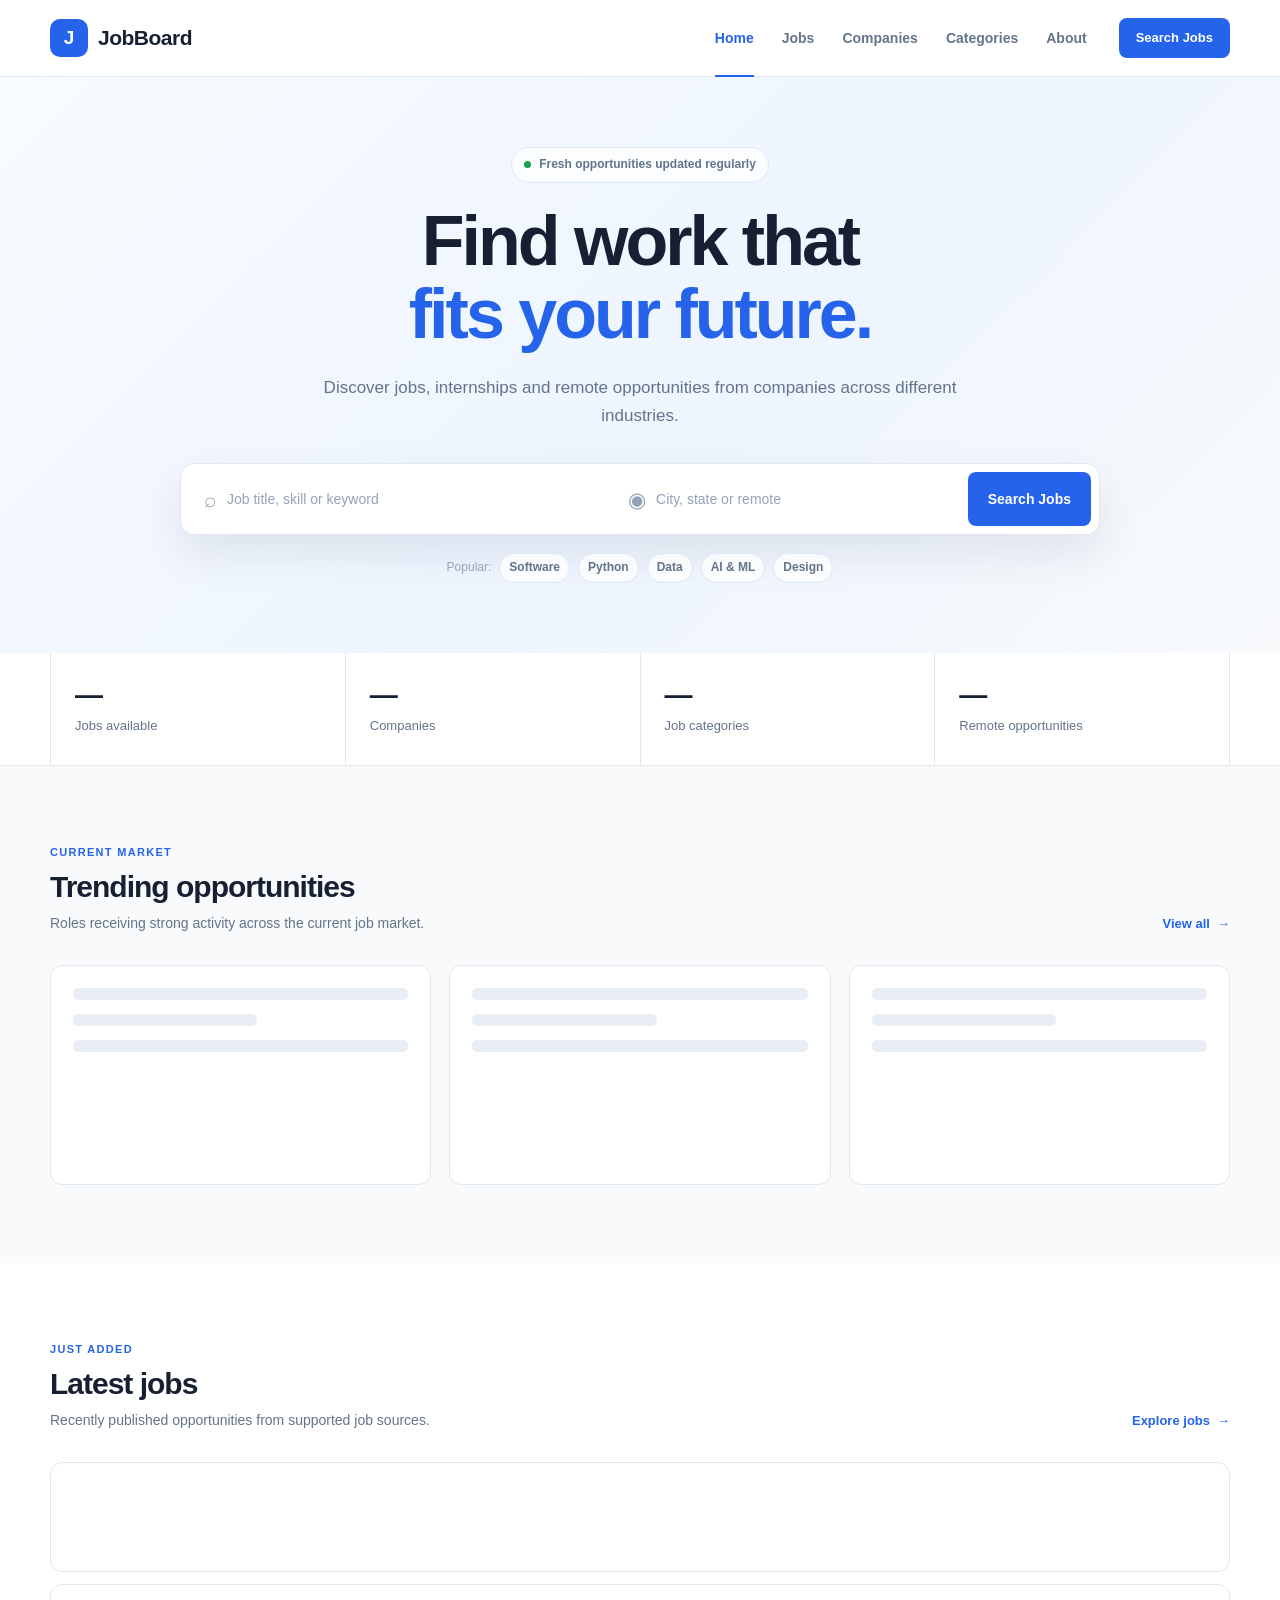
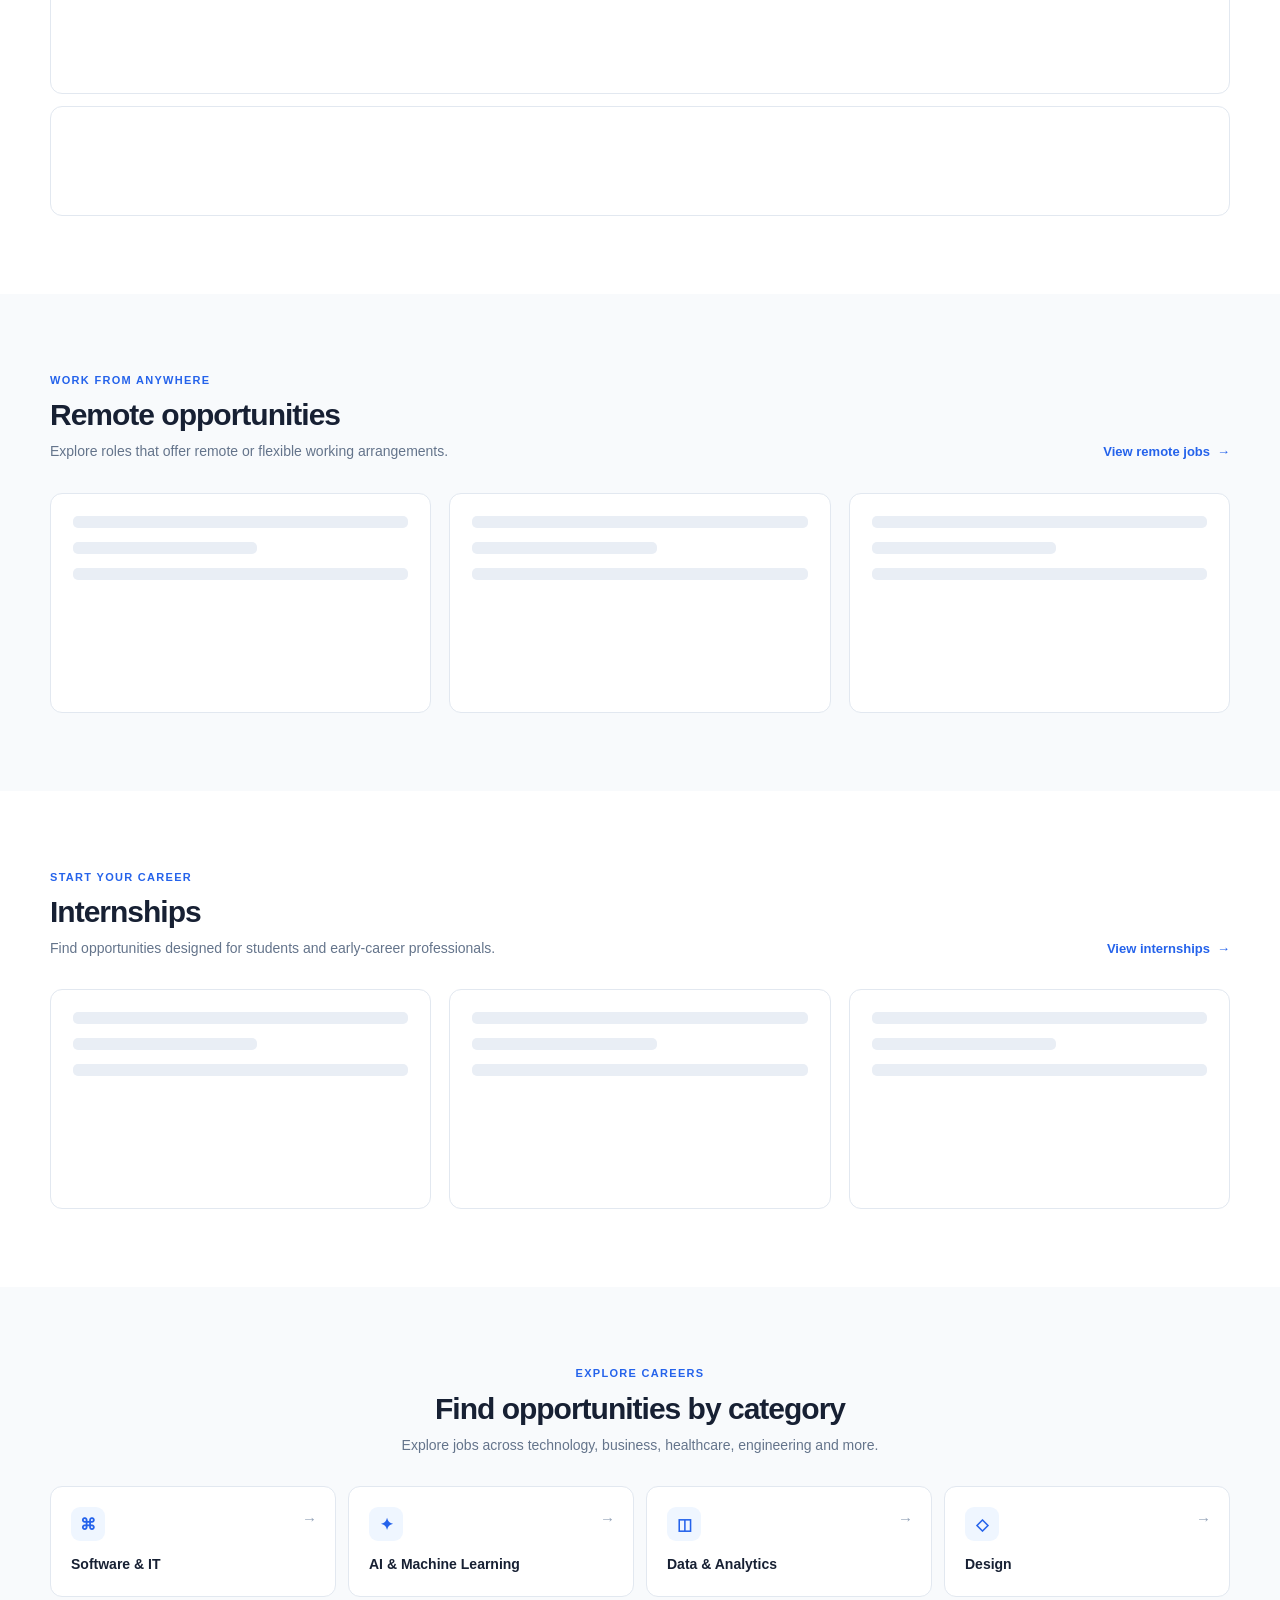
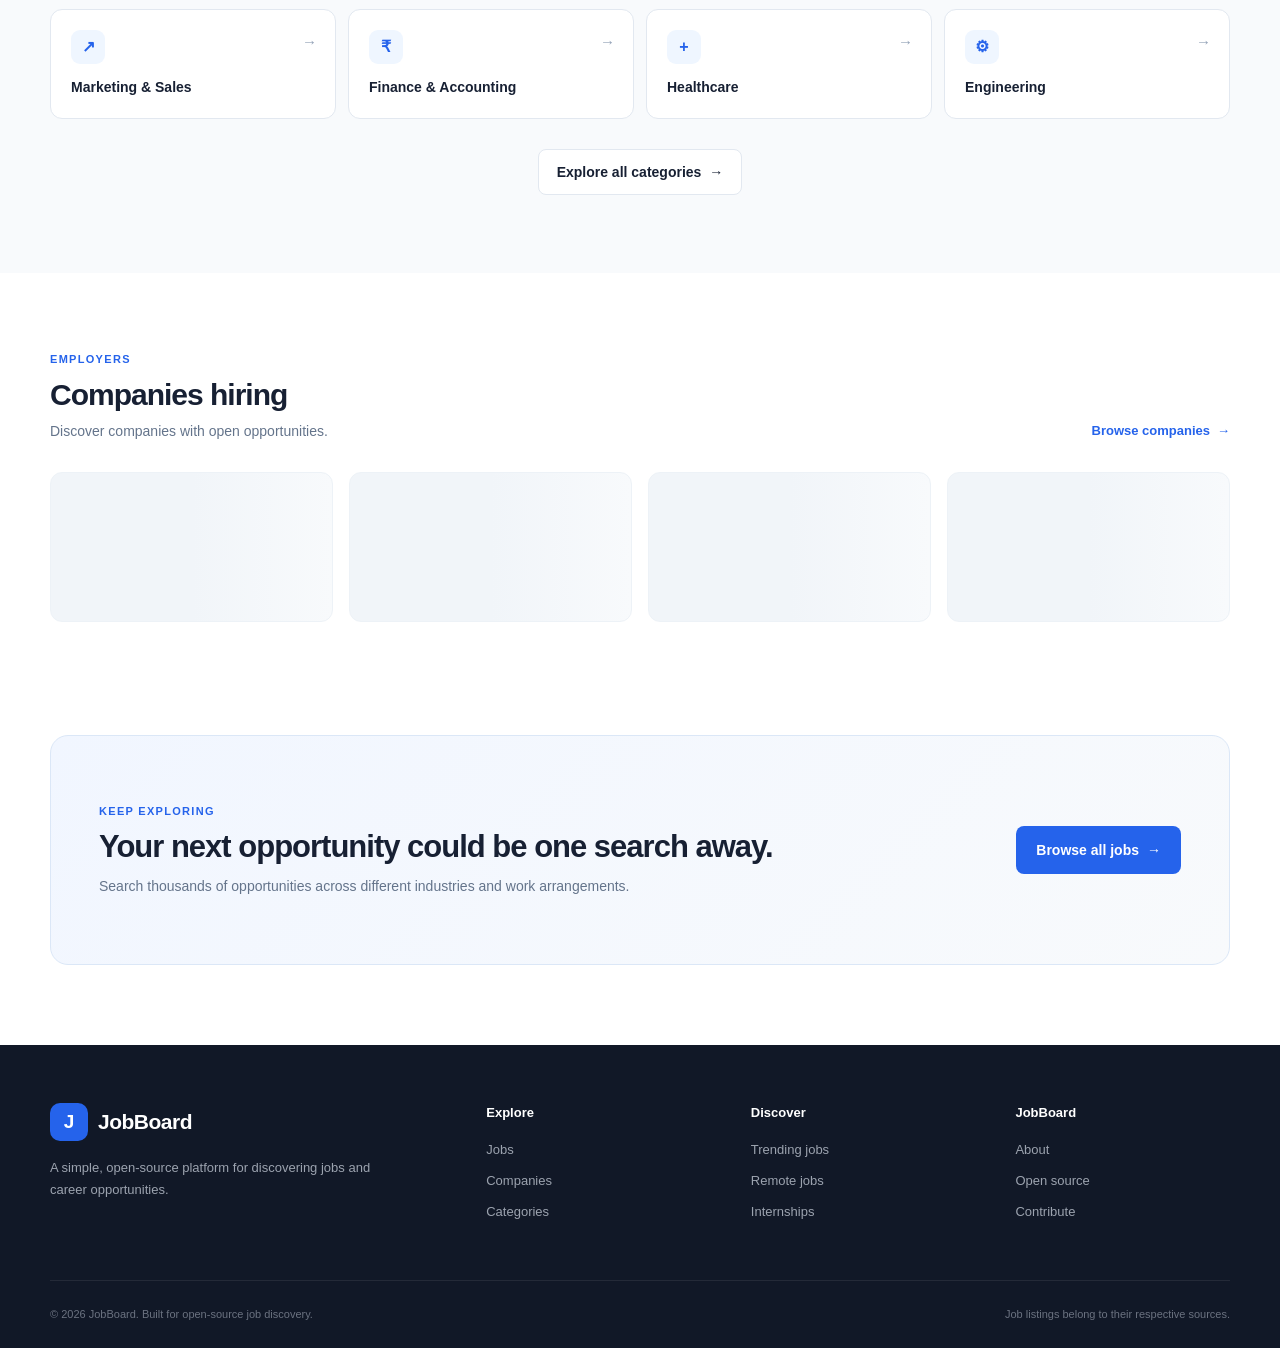
==== frontend/index.html @ 50ff1e53 "Initial JobBoard implementation" ====
﻿<!DOCTYPE html>
<html lang="en">
<head>
    <meta charset="UTF-8">

    <meta
        name="viewport"
        content="width=device-width, initial-scale=1.0"
    >

    <meta
        name="description"
        content="JobBoard - Discover the latest jobs, internships, remote opportunities, companies and career opportunities."
    >

    <meta
        name="keywords"
        content="jobs, careers, internships, remote jobs, job search, employment, JobBoard"
    >

    <meta name="author" content="JobBoard">

    <title>JobBoard | Find Your Next Opportunity</title>

    <link rel="stylesheet" href="css/style.css">
    <link rel="stylesheet" href="css/components.css">
    <link rel="stylesheet" href="css/responsive.css">
</head>

<body>

    <!-- ==========================================
         HEADER
    =========================================== -->

    <header class="site-header">

        <div class="container header-inner">

            <a href="index.html" class="brand" aria-label="JobBoard Home">
                <span class="brand-mark">J</span>
                <span class="brand-name">JobBoard</span>
            </a>

            <nav class="main-navigation" aria-label="Main navigation">

                <a href="index.html" class="nav-link active">
                    Home
                </a>

                <a href="jobs.html" class="nav-link">
                    Jobs
                </a>

                <a href="companies.html" class="nav-link">
                    Companies
                </a>

                <a href="categories.html" class="nav-link">
                    Categories
                </a>

                <a href="about.html" class="nav-link">
                    About
                </a>

            </nav>

            <div class="header-actions">

                <a href="jobs.html" class="header-search-button">
                    Search Jobs
                </a>

                <button
                    class="mobile-menu-button"
                    id="mobileMenuButton"
                    type="button"
                    aria-label="Open navigation menu"
                    aria-expanded="false"
                >
                    <span></span>
                    <span></span>
                    <span></span>
                </button>

            </div>

        </div>

    </header>


    <!-- ==========================================
         MAIN CONTENT
    =========================================== -->

    <main>

        <!-- ======================================
             HERO SECTION
        ======================================= -->

        <section class="hero-section">

            <div class="container hero-container">

                <div class="hero-content">

                    <div class="hero-badge">
                        <span class="status-dot"></span>
                        Fresh opportunities updated regularly
                    </div>

                    <h1>
                        Find work that
                        <span>fits your future.</span>
                    </h1>

                    <p class="hero-description">
                        Discover jobs, internships and remote opportunities
                        from companies across different industries.
                    </p>

                    <!-- Search -->

                    <form class="hero-search" id="heroSearchForm">

                        <div class="search-field">

                            <span class="search-icon" aria-hidden="true">
                                ⌕
                            </span>

                            <input
                                type="text"
                                id="heroJobSearch"
                                name="job"
                                placeholder="Job title, skill or keyword"
                                autocomplete="off"
                            >

                        </div>

                        <div class="search-field location-field">

                            <span class="location-icon" aria-hidden="true">
                                ◉
                            </span>

                            <input
                                type="text"
                                id="heroLocationSearch"
                                name="location"
                                placeholder="City, state or remote"
                                autocomplete="off"
                            >

                        </div>

                        <button
                            type="submit"
                            class="primary-button hero-search-button"
                        >
                            Search Jobs
                        </button>

                    </form>

                    <!-- Popular searches -->

                    <div class="popular-searches">

                        <span>Popular:</span>

                        <a href="jobs.html?search=software">
                            Software
                        </a>

                        <a href="jobs.html?search=python">
                            Python
                        </a>

                        <a href="jobs.html?search=data">
                            Data
                        </a>

                        <a href="jobs.html?search=ai">
                            AI & ML
                        </a>

                        <a href="jobs.html?search=design">
                            Design
                        </a>

                    </div>

                </div>

            </div>

        </section>


        <!-- ======================================
             QUICK STATS
        ======================================= -->

        <section class="stats-section">

            <div class="container stats-grid">

                <div class="stat-card">

                    <div class="stat-value" id="totalJobs">
                        —
                    </div>

                    <div class="stat-label">
                        Jobs available
                    </div>

                </div>

                <div class="stat-card">

                    <div class="stat-value" id="totalCompanies">
                        —
                    </div>

                    <div class="stat-label">
                        Companies
                    </div>

                </div>

                <div class="stat-card">

                    <div class="stat-value" id="totalCategories">
                        —
                    </div>

                    <div class="stat-label">
                        Job categories
                    </div>

                </div>

                <div class="stat-card">

                    <div class="stat-value" id="remoteJobs">
                        —
                    </div>

                    <div class="stat-label">
                        Remote opportunities
                    </div>

                </div>

            </div>

        </section>


        <!-- ======================================
             TRENDING JOBS
        ======================================= -->

        <section class="content-section trending-section">

            <div class="container">

                <div class="section-heading">

                    <div>

                        <span class="section-label">
                            CURRENT MARKET
                        </span>

                        <h2>
                            Trending opportunities
                        </h2>

                        <p>
                            Roles receiving strong activity across the
                            current job market.
                        </p>

                    </div>

                    <a href="jobs.html?sort=trending" class="section-link">
                        View all
                        <span>→</span>
                    </a>

                </div>

                <div
                    class="jobs-grid"
                    id="trendingJobs"
                >

                    <!-- Dynamic jobs will be inserted here -->

                    <div class="loading-card">
                        <div class="loading-line"></div>
                        <div class="loading-line short"></div>
                        <div class="loading-line"></div>
                    </div>

                    <div class="loading-card">
                        <div class="loading-line"></div>
                        <div class="loading-line short"></div>
                        <div class="loading-line"></div>
                    </div>

                    <div class="loading-card">
                        <div class="loading-line"></div>
                        <div class="loading-line short"></div>
                        <div class="loading-line"></div>
                    </div>

                </div>

            </div>

        </section>


        <!-- ======================================
             LATEST JOBS
        ======================================= -->

        <section class="content-section latest-section">

            <div class="container">

                <div class="section-heading">

                    <div>

                        <span class="section-label">
                            JUST ADDED
                        </span>

                        <h2>
                            Latest jobs
                        </h2>

                        <p>
                            Recently published opportunities from
                            supported job sources.
                        </p>

                    </div>

                    <a href="jobs.html?sort=latest" class="section-link">
                        Explore jobs
                        <span>→</span>
                    </a>

                </div>

                <div
                    class="jobs-list"
                    id="latestJobs"
                >

                    <!-- Dynamic jobs will be inserted here -->

                    <div class="loading-list-item"></div>
                    <div class="loading-list-item"></div>
                    <div class="loading-list-item"></div>

                </div>

            </div>

        </section>


        <!-- ======================================
             REMOTE JOBS
        ======================================= -->

        <section class="content-section remote-section">

            <div class="container">

                <div class="section-heading">

                    <div>

                        <span class="section-label">
                            WORK FROM ANYWHERE
                        </span>

                        <h2>
                            Remote opportunities
                        </h2>

                        <p>
                            Explore roles that offer remote or flexible
                            working arrangements.
                        </p>

                    </div>

                    <a href="jobs.html?work_mode=remote" class="section-link">
                        View remote jobs
                        <span>→</span>
                    </a>

                </div>

                <div
                    class="jobs-grid"
                    id="remoteJobsList"
                >

                    <!-- Dynamic jobs will be inserted here -->

                    <div class="loading-card">
                        <div class="loading-line"></div>
                        <div class="loading-line short"></div>
                        <div class="loading-line"></div>
                    </div>

                    <div class="loading-card">
                        <div class="loading-line"></div>
                        <div class="loading-line short"></div>
                        <div class="loading-line"></div>
                    </div>

                    <div class="loading-card">
                        <div class="loading-line"></div>
                        <div class="loading-line short"></div>
                        <div class="loading-line"></div>
                    </div>

                </div>

            </div>

        </section>


        <!-- ======================================
             INTERNSHIPS
        ======================================= -->

        <section class="content-section internship-section">

            <div class="container">

                <div class="section-heading">

                    <div>

                        <span class="section-label">
                            START YOUR CAREER
                        </span>

                        <h2>
                            Internships
                        </h2>

                        <p>
                            Find opportunities designed for students
                            and early-career professionals.
                        </p>

                    </div>

                    <a href="jobs.html?job_type=internship" class="section-link">
                        View internships
                        <span>→</span>
                    </a>

                </div>

                <div
                    class="jobs-grid"
                    id="internshipJobs"
                >

                    <!-- Dynamic internships will be inserted here -->

                    <div class="loading-card">
                        <div class="loading-line"></div>
                        <div class="loading-line short"></div>
                        <div class="loading-line"></div>
                    </div>

                    <div class="loading-card">
                        <div class="loading-line"></div>
                        <div class="loading-line short"></div>
                        <div class="loading-line"></div>
                    </div>

                    <div class="loading-card">
                        <div class="loading-line"></div>
                        <div class="loading-line short"></div>
                        <div class="loading-line"></div>
                    </div>

                </div>

            </div>

        </section>


        <!-- ======================================
             CATEGORIES
        ======================================= -->

        <section class="content-section categories-section">

            <div class="container">

                <div class="section-heading centered-heading">

                    <div>

                        <span class="section-label">
                            EXPLORE CAREERS
                        </span>

                        <h2>
                            Find opportunities by category
                        </h2>

                        <p>
                            Explore jobs across technology, business,
                            healthcare, engineering and more.
                        </p>

                    </div>

                </div>

                <div
                    class="categories-grid"
                    id="jobCategories"
                >

                    <!-- Dynamic categories will be inserted here -->

                    <a href="jobs.html?category=Software%20%26%20IT" class="category-card">
                        <span class="category-icon">⌘</span>
                        <span class="category-name">Software & IT</span>
                        <span class="category-arrow">→</span>
                    </a>

                    <a href="jobs.html?category=AI%20%26%20Machine%20Learning" class="category-card">
                        <span class="category-icon">✦</span>
                        <span class="category-name">AI & Machine Learning</span>
                        <span class="category-arrow">→</span>
                    </a>

                    <a href="jobs.html?category=Data%20%26%20Analytics" class="category-card">
                        <span class="category-icon">◫</span>
                        <span class="category-name">Data & Analytics</span>
                        <span class="category-arrow">→</span>
                    </a>

                    <a href="jobs.html?category=Design" class="category-card">
                        <span class="category-icon">◇</span>
                        <span class="category-name">Design</span>
                        <span class="category-arrow">→</span>
                    </a>

                    <a href="jobs.html?category=Marketing%20%26%20Sales" class="category-card">
                        <span class="category-icon">↗</span>
                        <span class="category-name">Marketing & Sales</span>
                        <span class="category-arrow">→</span>
                    </a>

                    <a href="jobs.html?category=Finance%20%26%20Accounting" class="category-card">
                        <span class="category-icon">₹</span>
                        <span class="category-name">Finance & Accounting</span>
                        <span class="category-arrow">→</span>
                    </a>

                    <a href="jobs.html?category=Healthcare" class="category-card">
                        <span class="category-icon">+</span>
                        <span class="category-name">Healthcare</span>
                        <span class="category-arrow">→</span>
                    </a>

                    <a href="jobs.html?category=Engineering" class="category-card">
                        <span class="category-icon">⚙</span>
                        <span class="category-name">Engineering</span>
                        <span class="category-arrow">→</span>
                    </a>

                </div>

                <div class="categories-action">

                    <a href="categories.html" class="secondary-button">
                        Explore all categories
                        <span>→</span>
                    </a>

                </div>

            </div>

        </section>


        <!-- ======================================
             COMPANIES
        ======================================= -->

        <section class="content-section companies-section">

            <div class="container">

                <div class="section-heading">

                    <div>

                        <span class="section-label">
                            EMPLOYERS
                        </span>

                        <h2>
                            Companies hiring
                        </h2>

                        <p>
                            Discover companies with open opportunities.
                        </p>

                    </div>

                    <a href="companies.html" class="section-link">
                        Browse companies
                        <span>→</span>
                    </a>

                </div>

                <div
                    class="companies-grid"
                    id="featuredCompanies"
                >

                    <!-- Dynamic companies will be inserted here -->

                    <div class="company-placeholder"></div>
                    <div class="company-placeholder"></div>
                    <div class="company-placeholder"></div>
                    <div class="company-placeholder"></div>

                </div>

            </div>

        </section>


        <!-- ======================================
             CALL TO ACTION
        ======================================= -->

        <section class="cta-section">

            <div class="container">

                <div class="cta-card">

                    <div class="cta-content">

                        <span class="section-label">
                            KEEP EXPLORING
                        </span>

                        <h2>
                            Your next opportunity
                            could be one search away.
                        </h2>

                        <p>
                            Search thousands of opportunities across
                            different industries and work arrangements.
                        </p>

                    </div>

                    <a href="jobs.html" class="primary-button">
                        Browse all jobs
                        <span>→</span>
                    </a>

                </div>

            </div>

        </section>

    </main>


    <!-- ==========================================
         FOOTER
    =========================================== -->

    <footer class="site-footer">

        <div class="container">

            <div class="footer-main">

                <div class="footer-brand">

                    <a href="index.html" class="brand">
                        <span class="brand-mark">J</span>
                        <span class="brand-name">JobBoard</span>
                    </a>

                    <p>
                        A simple, open-source platform for discovering
                        jobs and career opportunities.
                    </p>

                </div>


                <div class="footer-column">

                    <h3>Explore</h3>

                    <a href="jobs.html">
                        Jobs
                    </a>

                    <a href="companies.html">
                        Companies
                    </a>

                    <a href="categories.html">
                        Categories
                    </a>

                </div>


                <div class="footer-column">

                    <h3>Discover</h3>

                    <a href="jobs.html?sort=trending">
                        Trending jobs
                    </a>

                    <a href="jobs.html?work_mode=remote">
                        Remote jobs
                    </a>

                    <a href="jobs.html?job_type=internship">
                        Internships
                    </a>

                </div>


                <div class="footer-column">

                    <h3>JobBoard</h3>

                    <a href="about.html">
                        About
                    </a>

                    <a href="about.html#open-source">
                        Open source
                    </a>

                    <a href="about.html#contribute">
                        Contribute
                    </a>

                </div>

            </div>


            <div class="footer-bottom">

                <p>
                    © <span id="currentYear"></span> JobBoard.
                    Built for open-source job discovery.
                </p>

                <p>
                    Job listings belong to their respective sources.
                </p>

            </div>

        </div>

    </footer>


    <!-- ==========================================
         JAVASCRIPT
    =========================================== -->

    <script src="js/main.js"></script>

</body>
</html>
---- frontend/css/style.css ----
﻿/* =========================================================
   JOBBOARD — MAIN DESIGN SYSTEM
   ========================================================= */

/* =========================================================
   1. ROOT VARIABLES
   ========================================================= */

:root {
    --primary: #2563eb;
    --primary-dark: #1d4ed8;
    --primary-soft: #eff6ff;

    --text-main: #172033;
    --text-secondary: #64748b;
    --text-light: #94a3b8;

    --background: #f8fafc;
    --surface: #ffffff;
    --surface-soft: #f1f5f9;

    --border: #e2e8f0;
    --border-light: #edf2f7;

    --success: #16a34a;
    --warning: #d97706;
    --danger: #dc2626;

    --shadow-small:
        0 2px 8px rgba(15, 23, 42, 0.04);

    --shadow-medium:
        0 8px 24px rgba(15, 23, 42, 0.07);

    --shadow-large:
        0 18px 45px rgba(15, 23, 42, 0.09);

    --radius-small: 8px;
    --radius-medium: 12px;
    --radius-large: 18px;

    --container-width: 1180px;

    --transition:
        180ms ease;
}


/* =========================================================
   2. RESET
   ========================================================= */

* {
    margin: 0;
    padding: 0;
    box-sizing: border-box;
}

html {
    scroll-behavior: smooth;
}

body {
    min-height: 100vh;

    background: var(--background);
    color: var(--text-main);

    font-family:
        Inter,
        ui-sans-serif,
        -apple-system,
        BlinkMacSystemFont,
        "Segoe UI",
        Roboto,
        Helvetica,
        Arial,
        sans-serif;

    font-size: 16px;
    line-height: 1.6;

    -webkit-font-smoothing: antialiased;
    text-rendering: optimizeLegibility;
}

body.menu-open {
    overflow: hidden;
}

a {
    color: inherit;
    text-decoration: none;
}

button,
input,
select,
textarea {
    font: inherit;
}

button {
    border: 0;
    cursor: pointer;
}

img {
    display: block;
    max-width: 100%;
}

ul,
ol {
    list-style: none;
}


/* =========================================================
   3. GLOBAL CONTAINER
   ========================================================= */

.container {
    width: min(
        calc(100% - 40px),
        var(--container-width)
    );

    margin-inline: auto;
}


/* =========================================================
   4. HEADER
   ========================================================= */

.site-header {
    position: sticky;
    top: 0;
    z-index: 1000;

    background: rgba(255, 255, 255, 0.96);

    border-bottom: 1px solid var(--border);

    backdrop-filter: blur(10px);
}

.header-inner {
    min-height: 76px;

    display: flex;
    align-items: center;
    justify-content: space-between;

    gap: 32px;
}


/* Brand */

.brand {
    display: inline-flex;
    align-items: center;

    gap: 10px;

    flex-shrink: 0;
}

.brand-mark {
    width: 38px;
    height: 38px;

    display: inline-flex;
    align-items: center;
    justify-content: center;

    background: var(--primary);
    color: #ffffff;

    border-radius: 10px;

    font-size: 19px;
    font-weight: 800;
}

.brand-name {
    color: var(--text-main);

    font-size: 21px;
    font-weight: 750;
    letter-spacing: -0.5px;
}


/* Navigation */

.main-navigation {
    display: flex;
    align-items: center;

    gap: 28px;

    margin-left: auto;
}

.nav-link {
    position: relative;

    padding: 27px 0;

    color: var(--text-secondary);

    font-size: 14px;
    font-weight: 600;

    transition:
        color var(--transition);
}

.nav-link:hover {
    color: var(--text-main);
}

.nav-link.active {
    color: var(--primary);
}

.nav-link.active::after {
    content: "";

    position: absolute;

    left: 0;
    right: 0;
    bottom: -1px;

    height: 2px;

    background: var(--primary);
}


/* Header action */

.header-actions {
    display: flex;
    align-items: center;
    gap: 12px;
}

.header-search-button {
    display: inline-flex;
    align-items: center;
    justify-content: center;

    min-height: 40px;

    padding: 0 17px;

    background: var(--primary);
    color: #ffffff;

    border-radius: var(--radius-small);

    font-size: 13px;
    font-weight: 700;

    transition:
        background var(--transition),
        transform var(--transition);
}

.header-search-button:hover {
    background: var(--primary-dark);
    transform: translateY(-1px);
}


/* Mobile menu button */

.mobile-menu-button {
    display: none;

    width: 42px;
    height: 42px;

    align-items: center;
    justify-content: center;
    flex-direction: column;

    gap: 5px;

    background: var(--surface);

    border: 1px solid var(--border);
    border-radius: var(--radius-small);
}

.mobile-menu-button span {
    width: 18px;
    height: 2px;

    background: var(--text-main);

    border-radius: 2px;
}


/* =========================================================
   5. HERO
   ========================================================= */

.hero-section {
    position: relative;

    overflow: hidden;

    background:
        linear-gradient(
            135deg,
            #f8fbff 0%,
            #eef5ff 55%,
            #f8fafc 100%
        );

    border-bottom: 1px solid var(--border);
}

.hero-container {
    min-height: 525px;

    display: flex;
    align-items: center;

    padding-top: 70px;
    padding-bottom: 70px;
}

.hero-content {
    width: 100%;
    max-width: 920px;

    margin-inline: auto;

    text-align: center;
}


/* Hero badge */

.hero-badge {
    display: inline-flex;
    align-items: center;

    gap: 8px;

    margin-bottom: 22px;

    padding: 7px 12px;

    background: rgba(255, 255, 255, 0.8);

    border: 1px solid #dbe7f7;
    border-radius: 999px;

    color: var(--text-secondary);

    font-size: 12px;
    font-weight: 650;
}

.status-dot {
    width: 7px;
    height: 7px;

    background: var(--success);

    border-radius: 50%;
}


/* Hero heading */

.hero-content h1 {
    max-width: 820px;

    margin-inline: auto;

    color: var(--text-main);

    font-size: clamp(42px, 6vw, 70px);

    line-height: 1.05;

    letter-spacing: -3px;

    font-weight: 800;
}

.hero-content h1 span {
    display: inline-block;

    color: var(--primary);
}


/* Hero description */

.hero-description {
    max-width: 660px;

    margin: 22px auto 32px;

    color: var(--text-secondary);

    font-size: 17px;
    line-height: 1.7;
}


/* =========================================================
   6. SEARCH
   ========================================================= */

.hero-search {
    width: 100%;

    display: grid;

    grid-template-columns:
        minmax(0, 1.2fr)
        minmax(0, 1fr)
        auto;

    gap: 8px;

    padding: 8px;

    background: var(--surface);

    border: 1px solid var(--border);

    border-radius: 14px;

    box-shadow: var(--shadow-large);

    text-align: left;
}

.search-field {
    min-width: 0;

    display: flex;
    align-items: center;

    gap: 10px;

    padding: 0 14px;

    background: #ffffff;

    border: 1px solid transparent;

    border-radius: 9px;

    transition:
        border-color var(--transition),
        background var(--transition);
}

.search-field:focus-within {
    border-color: #bfdbfe;
    background: #f8fbff;
}

.search-icon,
.location-icon {
    flex-shrink: 0;

    color: var(--text-light);

    font-size: 21px;
    line-height: 1;
}

.search-field input {
    width: 100%;
    height: 52px;

    border: 0;
    outline: 0;

    background: transparent;

    color: var(--text-main);

    font-size: 14px;
}

.search-field input::placeholder {
    color: var(--text-light);
}


/* =========================================================
   7. BUTTONS
   ========================================================= */

.primary-button {
    min-height: 48px;

    display: inline-flex;
    align-items: center;
    justify-content: center;

    gap: 8px;

    padding: 0 20px;

    background: var(--primary);
    color: #ffffff;

    border-radius: var(--radius-small);

    font-size: 14px;
    font-weight: 700;

    transition:
        background var(--transition),
        transform var(--transition),
        box-shadow var(--transition);
}

.primary-button:hover {
    background: var(--primary-dark);

    transform: translateY(-1px);

    box-shadow:
        0 6px 16px rgba(37, 99, 235, 0.2);
}

.secondary-button {
    min-height: 46px;

    display: inline-flex;
    align-items: center;
    justify-content: center;

    gap: 8px;

    padding: 0 18px;

    background: var(--surface);

    border: 1px solid var(--border);

    border-radius: var(--radius-small);

    color: var(--text-main);

    font-size: 14px;
    font-weight: 700;

    transition:
        border-color var(--transition),
        background var(--transition),
        transform var(--transition);
}

.secondary-button:hover {
    background: var(--surface-soft);
    border-color: #cbd5e1;
    transform: translateY(-1px);
}


/* =========================================================
   8. POPULAR SEARCHES
   ========================================================= */

.popular-searches {
    display: flex;
    align-items: center;
    justify-content: center;

    flex-wrap: wrap;

    gap: 8px;

    margin-top: 18px;

    color: var(--text-light);

    font-size: 12px;
}

.popular-searches a {
    padding: 4px 9px;

    background: rgba(255, 255, 255, 0.75);

    border: 1px solid #dbe7f7;

    border-radius: 999px;

    color: var(--text-secondary);

    font-weight: 600;

    transition:
        color var(--transition),
        border-color var(--transition),
        background var(--transition);
}

.popular-searches a:hover {
    color: var(--primary);
    border-color: #bfdbfe;
    background: #ffffff;
}


/* =========================================================
   9. STATS
   ========================================================= */

.stats-section {
    position: relative;

    margin-top: -1px;

    background: var(--surface);

    border-bottom: 1px solid var(--border);
}

.stats-grid {
    display: grid;

    grid-template-columns: repeat(4, 1fr);

    border-left: 1px solid var(--border);
}

.stat-card {
    min-height: 112px;

    display: flex;
    flex-direction: column;
    justify-content: center;

    padding: 20px 24px;

    border-right: 1px solid var(--border);
}

.stat-value {
    color: var(--text-main);

    font-size: 28px;
    line-height: 1.1;

    font-weight: 800;
    letter-spacing: -0.8px;
}

.stat-label {
    margin-top: 5px;

    color: var(--text-secondary);

    font-size: 13px;
    font-weight: 500;
}


/* =========================================================
   10. CONTENT SECTIONS
   ========================================================= */

.content-section {
    padding: 78px 0;
}

.content-section:nth-of-type(even) {
    background: var(--surface);
}


/* Section heading */

.section-heading {
    display: flex;
    align-items: flex-end;
    justify-content: space-between;

    gap: 30px;

    margin-bottom: 30px;
}

.centered-heading {
    align-items: center;

    text-align: center;
}

.centered-heading > div {
    width: 100%;
}

.section-label {
    display: block;

    margin-bottom: 8px;

    color: var(--primary);

    font-size: 11px;
    font-weight: 800;

    letter-spacing: 1.3px;
}

.section-heading h2 {
    color: var(--text-main);

    font-size: 30px;
    line-height: 1.2;

    font-weight: 780;

    letter-spacing: -1px;
}

.section-heading p {
    margin-top: 7px;

    color: var(--text-secondary);

    font-size: 14px;
}

.section-link {
    display: inline-flex;
    align-items: center;

    gap: 7px;

    flex-shrink: 0;

    color: var(--primary);

    font-size: 13px;
    font-weight: 700;

    transition:
        gap var(--transition),
        color var(--transition);
}

.section-link:hover {
    gap: 10px;
    color: var(--primary-dark);
}


/* =========================================================
   11. JOB GRID
   ========================================================= */

.jobs-grid {
    display: grid;

    grid-template-columns: repeat(3, 1fr);

    gap: 18px;
}


/* =========================================================
   12. JOB LIST
   ========================================================= */

.jobs-list {
    display: flex;
    flex-direction: column;

    gap: 12px;
}


/* =========================================================
   13. CATEGORY GRID
   ========================================================= */

.categories-grid {
    display: grid;

    grid-template-columns: repeat(4, 1fr);

    gap: 12px;
}

.category-card {
    min-height: 100px;

    position: relative;

    display: flex;
    flex-direction: column;

    justify-content: center;

    padding: 20px;

    background: var(--surface);

    border: 1px solid var(--border);

    border-radius: var(--radius-medium);

    transition:
        border-color var(--transition),
        box-shadow var(--transition),
        transform var(--transition);
}

.category-card:hover {
    border-color: #bfdbfe;

    box-shadow: var(--shadow-medium);

    transform: translateY(-2px);
}

.category-icon {
    width: 34px;
    height: 34px;

    display: inline-flex;
    align-items: center;
    justify-content: center;

    margin-bottom: 12px;

    background: var(--primary-soft);

    border-radius: 9px;

    color: var(--primary);

    font-size: 16px;
    font-weight: 800;
}

.category-name {
    padding-right: 20px;

    color: var(--text-main);

    font-size: 14px;
    font-weight: 700;
}

.category-arrow {
    position: absolute;

    top: 20px;
    right: 18px;

    color: var(--text-light);

    font-size: 15px;

    transition:
        color var(--transition),
        transform var(--transition);
}

.category-card:hover .category-arrow {
    color: var(--primary);
    transform: translateX(3px);
}

.categories-action {
    display: flex;
    justify-content: center;

    margin-top: 30px;
}


/* =========================================================
   14. COMPANY GRID
   ========================================================= */

.companies-grid {
    display: grid;

    grid-template-columns: repeat(4, 1fr);

    gap: 16px;
}

.company-placeholder {
    min-height: 150px;

    background:
        linear-gradient(
            90deg,
            #f1f5f9 25%,
            #f8fafc 50%,
            #f1f5f9 75%
        );

    background-size: 200% 100%;

    border: 1px solid var(--border-light);

    border-radius: var(--radius-medium);
}


/* =========================================================
   15. CTA
   ========================================================= */

.cta-section {
    padding: 35px 0 80px;

    background: var(--surface);
}

.cta-card {
    min-height: 230px;

    display: flex;
    align-items: center;
    justify-content: space-between;

    gap: 40px;

    padding: 42px 48px;

    background:
        linear-gradient(
            135deg,
            #f1f6ff,
            #f8fafc
        );

    border: 1px solid #dbe7f7;

    border-radius: var(--radius-large);
}

.cta-content {
    max-width: 680px;
}

.cta-content h2 {
    color: var(--text-main);

    font-size: 31px;
    line-height: 1.2;

    font-weight: 780;

    letter-spacing: -1px;
}

.cta-content p {
    max-width: 600px;

    margin-top: 10px;

    color: var(--text-secondary);

    font-size: 14px;
}


/* =========================================================
   16. FOOTER
   ========================================================= */

.site-footer {
    background: #111827;

    color: #ffffff;
}

.footer-main {
    display: grid;

    grid-template-columns:
        minmax(260px, 1.8fr)
        repeat(3, 1fr);

    gap: 50px;

    padding: 58px 0;
}

.footer-brand .brand-name {
    color: #ffffff;
}

.footer-brand .brand-mark {
    background: var(--primary);
}

.footer-brand p {
    max-width: 330px;

    margin-top: 16px;

    color: #9ca3af;

    font-size: 13px;
    line-height: 1.7;
}

.footer-column {
    display: flex;
    flex-direction: column;

    align-items: flex-start;

    gap: 10px;
}

.footer-column h3 {
    margin-bottom: 6px;

    color: #ffffff;

    font-size: 13px;
    font-weight: 700;
}

.footer-column a {
    color: #9ca3af;

    font-size: 13px;

    transition:
        color var(--transition);
}

.footer-column a:hover {
    color: #ffffff;
}

.footer-bottom {
    min-height: 68px;

    display: flex;
    align-items: center;
    justify-content: space-between;

    gap: 20px;

    border-top: 1px solid rgba(255, 255, 255, 0.08);

    color: #6b7280;

    font-size: 11px;
}


/* =========================================================
   17. LOADING STATES
   ========================================================= */

.loading-card {
    min-height: 220px;

    padding: 22px;

    background: var(--surface);

    border: 1px solid var(--border);

    border-radius: var(--radius-medium);
}

.loading-line {
    height: 12px;

    margin-bottom: 14px;

    background: #e9eef5;

    border-radius: 5px;
}

.loading-line.short {
    width: 55%;
}

.loading-list-item {
    height: 110px;

    background: var(--surface);

    border: 1px solid var(--border);

    border-radius: var(--radius-medium);
}

.loading-card,
.loading-list-item,
.company-placeholder {
    animation: loadingPulse 1.5s ease-in-out infinite;
}

@keyframes loadingPulse {
    0%,
    100% {
        opacity: 1;
    }

    50% {
        opacity: 0.55;
    }
}


/* =========================================================
   18. FOCUS ACCESSIBILITY
   ========================================================= */

a:focus-visible,
button:focus-visible,
input:focus-visible,
select:focus-visible,
textarea:focus-visible {
    outline: 3px solid rgba(37, 99, 235, 0.22);
    outline-offset: 2px;
}


/* =========================================================
   19. SELECTION
   ========================================================= */

::selection {
    background: #dbeafe;
    color: #1e3a8a;
}


/* =========================================================
   20. SCROLLBAR
   ========================================================= */

::-webkit-scrollbar {
    width: 9px;
}

::-webkit-scrollbar-track {
    background: #f1f5f9;
}

::-webkit-scrollbar-thumb {
    background: #cbd5e1;
    border-radius: 10px;
}

::-webkit-scrollbar-thumb:hover {
    background: #94a3b8;
}
---- frontend/css/components.css ----
﻿/* =========================================================
   JOBBOARD — REUSABLE COMPONENTS
   ========================================================= */


/* =========================================================
   1. JOB CARD
   ========================================================= */

.job-card {
    position: relative;

    display: flex;
    flex-direction: column;

    min-height: 255px;

    padding: 22px;

    background: var(--surface);

    border: 1px solid var(--border);

    border-radius: var(--radius-medium);

    box-shadow: var(--shadow-small);

    transition:
        transform var(--transition),
        border-color var(--transition),
        box-shadow var(--transition);
}

.job-card:hover {
    transform: translateY(-3px);

    border-color: #cbdcf5;

    box-shadow: var(--shadow-medium);
}


/* Job card top */

.job-card-top {
    display: flex;
    align-items: flex-start;
    justify-content: space-between;

    gap: 14px;

    margin-bottom: 17px;
}

.job-company-logo {
    width: 46px;
    height: 46px;

    display: flex;
    align-items: center;
    justify-content: center;

    flex-shrink: 0;

    background: var(--primary-soft);

    border: 1px solid #dbeafe;

    border-radius: 10px;

    color: var(--primary);

    font-size: 17px;
    font-weight: 800;
}

.job-company-logo img {
    width: 100%;
    height: 100%;

    object-fit: contain;

    border-radius: 9px;
}


/* Bookmark */

.bookmark-button {
    width: 34px;
    height: 34px;

    display: inline-flex;
    align-items: center;
    justify-content: center;

    flex-shrink: 0;

    background: transparent;

    border: 1px solid transparent;

    border-radius: 8px;

    color: var(--text-light);

    font-size: 17px;

    transition:
        background var(--transition),
        border-color var(--transition),
        color var(--transition);
}

.bookmark-button:hover {
    background: var(--surface-soft);

    border-color: var(--border);

    color: var(--primary);
}


/* Job title */

.job-card-title {
    margin-bottom: 5px;

    color: var(--text-main);

    font-size: 17px;

    line-height: 1.35;

    font-weight: 750;

    letter-spacing: -0.2px;
}

.job-card-title a {
    transition:
        color var(--transition);
}

.job-card-title a:hover {
    color: var(--primary);
}


/* Company */

.job-card-company {
    color: var(--text-secondary);

    font-size: 13px;
    font-weight: 600;
}


/* Job metadata */

.job-card-meta {
    display: flex;
    flex-wrap: wrap;

    gap: 7px 14px;

    margin-top: 14px;

    color: var(--text-secondary);

    font-size: 12px;
}

.job-meta-item {
    display: inline-flex;
    align-items: center;

    gap: 5px;
}

.job-meta-icon {
    color: var(--text-light);

    font-size: 13px;
}


/* Job description */

.job-card-description {
    display: -webkit-box;

    overflow: hidden;

    margin-top: 14px;

    color: var(--text-secondary);

    font-size: 12px;

    line-height: 1.65;

    -webkit-line-clamp: 2;
    -webkit-box-orient: vertical;
}


/* Job tags */

.job-card-tags {
    display: flex;
    flex-wrap: wrap;

    gap: 6px;

    margin-top: auto;

    padding-top: 17px;
}


/* =========================================================
   2. TAGS
   ========================================================= */

.tag {
    display: inline-flex;
    align-items: center;

    min-height: 25px;

    padding: 3px 8px;

    background: var(--surface-soft);

    border: 1px solid var(--border);

    border-radius: 6px;

    color: var(--text-secondary);

    font-size: 10px;

    font-weight: 650;

    white-space: nowrap;
}

.tag-primary {
    background: var(--primary-soft);

    border-color: #dbeafe;

    color: var(--primary);
}

.tag-success {
    background: #f0fdf4;

    border-color: #dcfce7;

    color: var(--success);
}

.tag-warning {
    background: #fffbeb;

    border-color: #fef3c7;

    color: var(--warning);
}


/* =========================================================
   3. JOB TYPE BADGES
   ========================================================= */

.job-type-badge {
    display: inline-flex;
    align-items: center;

    min-height: 25px;

    padding: 3px 8px;

    border-radius: 6px;

    font-size: 10px;

    font-weight: 750;
}

.job-type-full-time {
    background: #eff6ff;
    color: #2563eb;
}

.job-type-part-time {
    background: #f5f3ff;
    color: #7c3aed;
}

.job-type-contract {
    background: #fff7ed;
    color: #ea580c;
}

.job-type-internship {
    background: #f0fdf4;
    color: #16a34a;
}

.job-type-temporary {
    background: #fefce8;
    color: #ca8a04;
}


/* =========================================================
   4. WORK MODE BADGES
   ========================================================= */

.work-mode {
    display: inline-flex;
    align-items: center;

    gap: 5px;

    color: var(--text-secondary);

    font-size: 11px;

    font-weight: 600;
}

.work-mode-dot {
    width: 6px;
    height: 6px;

    border-radius: 50%;

    background: var(--text-light);
}

.work-mode.remote .work-mode-dot {
    background: var(--success);
}

.work-mode.hybrid .work-mode-dot {
    background: var(--warning);
}


/* =========================================================
   5. JOB LIST CARD
   ========================================================= */

.job-list-card {
    display: grid;

    grid-template-columns: auto minmax(0, 1fr) auto;

    align-items: center;

    gap: 18px;

    padding: 18px 20px;

    background: var(--surface);

    border: 1px solid var(--border);

    border-radius: var(--radius-medium);

    transition:
        transform var(--transition),
        border-color var(--transition),
        box-shadow var(--transition);
}

.job-list-card:hover {
    transform: translateY(-1px);

    border-color: #cbdcf5;

    box-shadow: var(--shadow-small);
}

.job-list-content {
    min-width: 0;
}

.job-list-title {
    overflow: hidden;

    color: var(--text-main);

    font-size: 15px;

    font-weight: 750;

    text-overflow: ellipsis;

    white-space: nowrap;
}

.job-list-company {
    margin-top: 3px;

    color: var(--text-secondary);

    font-size: 12px;
}

.job-list-meta {
    display: flex;
    flex-wrap: wrap;

    gap: 8px 15px;

    margin-top: 8px;

    color: var(--text-secondary);

    font-size: 11px;
}

.job-list-right {
    display: flex;
    align-items: flex-end;

    flex-direction: column;

    gap: 8px;

    flex-shrink: 0;
}

.job-posted-time {
    color: var(--text-light);

    font-size: 10px;

    white-space: nowrap;
}


/* =========================================================
   6. COMPANY CARD
   ========================================================= */

.company-card {
    display: flex;
    flex-direction: column;

    min-height: 180px;

    padding: 20px;

    background: var(--surface);

    border: 1px solid var(--border);

    border-radius: var(--radius-medium);

    transition:
        transform var(--transition),
        border-color var(--transition),
        box-shadow var(--transition);
}

.company-card:hover {
    transform: translateY(-3px);

    border-color: #cbdcf5;

    box-shadow: var(--shadow-medium);
}

.company-card-header {
    display: flex;
    align-items: center;

    gap: 13px;
}

.company-logo {
    width: 48px;
    height: 48px;

    display: flex;
    align-items: center;
    justify-content: center;

    flex-shrink: 0;

    background: var(--surface-soft);

    border: 1px solid var(--border);

    border-radius: 10px;

    color: var(--primary);

    font-size: 16px;
    font-weight: 800;
}

.company-logo img {
    width: 100%;
    height: 100%;

    object-fit: contain;

    border-radius: 9px;
}

.company-name {
    color: var(--text-main);

    font-size: 14px;

    font-weight: 750;
}

.company-industry {
    margin-top: 2px;

    color: var(--text-secondary);

    font-size: 11px;
}

.company-card-description {
    display: -webkit-box;

    overflow: hidden;

    margin-top: 16px;

    color: var(--text-secondary);

    font-size: 12px;

    line-height: 1.6;

    -webkit-line-clamp: 2;
    -webkit-box-orient: vertical;
}

.company-card-footer {
    display: flex;
    align-items: center;
    justify-content: space-between;

    gap: 10px;

    margin-top: auto;

    padding-top: 16px;
}

.company-job-count {
    color: var(--text-secondary);

    font-size: 11px;

    font-weight: 650;
}

.company-view-link {
    color: var(--primary);

    font-size: 11px;

    font-weight: 750;
}


/* =========================================================
   7. CATEGORY CARD EXTENSION
   ========================================================= */

.category-count {
    margin-top: 4px;

    color: var(--text-light);

    font-size: 10px;
}


/* =========================================================
   8. TREND INDICATOR
   ========================================================= */

.trend-indicator {
    display: inline-flex;
    align-items: center;

    gap: 5px;

    color: var(--success);

    font-size: 10px;

    font-weight: 750;
}

.trend-arrow {
    font-size: 12px;
}

.trend-indicator.down {
    color: var(--danger);
}

.trend-indicator.stable {
    color: var(--text-secondary);
}


/* =========================================================
   9. SALARY
   ========================================================= */

.salary {
    color: var(--text-main);

    font-size: 12px;

    font-weight: 700;
}

.salary-muted {
    color: var(--text-light);

    font-size: 11px;

    font-weight: 500;
}


/* =========================================================
   10. SOURCE BADGE
   ========================================================= */

.source-badge {
    display: inline-flex;
    align-items: center;

    min-height: 22px;

    padding: 3px 7px;

    background: var(--surface-soft);

    border: 1px solid var(--border);

    border-radius: 5px;

    color: var(--text-light);

    font-size: 9px;

    font-weight: 650;
}


/* =========================================================
   11. EMPTY STATE
   ========================================================= */

.empty-state {
    width: 100%;

    padding: 55px 25px;

    text-align: center;

    background: var(--surface);

    border: 1px dashed var(--border);

    border-radius: var(--radius-medium);
}

.empty-state-icon {
    width: 52px;
    height: 52px;

    display: flex;
    align-items: center;
    justify-content: center;

    margin: 0 auto 15px;

    background: var(--primary-soft);

    border-radius: 50%;

    color: var(--primary);

    font-size: 20px;
}

.empty-state h3 {
    color: var(--text-main);

    font-size: 17px;

    font-weight: 750;
}

.empty-state p {
    max-width: 430px;

    margin: 7px auto 0;

    color: var(--text-secondary);

    font-size: 13px;
}


/* =========================================================
   12. ERROR STATE
   ========================================================= */

.error-state {
    padding: 25px;

    background: #fff7f7;

    border: 1px solid #fee2e2;

    border-radius: var(--radius-medium);

    text-align: center;
}

.error-state h3 {
    color: var(--danger);

    font-size: 15px;

    font-weight: 750;
}

.error-state p {
    margin-top: 5px;

    color: var(--text-secondary);

    font-size: 12px;
}


/* =========================================================
   13. PAGINATION
   ========================================================= */

.pagination {
    display: flex;
    align-items: center;
    justify-content: center;

    flex-wrap: wrap;

    gap: 6px;

    margin-top: 35px;
}

.pagination-button {
    min-width: 38px;
    height: 38px;

    display: inline-flex;
    align-items: center;
    justify-content: center;

    padding: 0 10px;

    background: var(--surface);

    border: 1px solid var(--border);

    border-radius: 8px;

    color: var(--text-secondary);

    font-size: 12px;

    font-weight: 650;

    transition:
        background var(--transition),
        color var(--transition),
        border-color var(--transition);
}

.pagination-button:hover {
    color: var(--primary);

    border-color: #bfdbfe;
}

.pagination-button.active {
    background: var(--primary);

    border-color: var(--primary);

    color: #ffffff;
}


/* =========================================================
   14. FILTER CHIP
   ========================================================= */

.filter-chip {
    display: inline-flex;
    align-items: center;

    gap: 6px;

    min-height: 32px;

    padding: 5px 10px;

    background: var(--surface);

    border: 1px solid var(--border);

    border-radius: 7px;

    color: var(--text-secondary);

    font-size: 11px;

    font-weight: 600;

    transition:
        background var(--transition),
        border-color var(--transition),
        color var(--transition);
}

.filter-chip:hover {
    border-color: #bfdbfe;
}

.filter-chip.active {
    background: var(--primary-soft);

    border-color: #bfdbfe;

    color: var(--primary);
}

.filter-chip-remove {
    color: var(--text-light);

    font-size: 13px;
}


/* =========================================================
   15. FORM ELEMENTS
   ========================================================= */

.form-group {
    display: flex;
    flex-direction: column;

    gap: 7px;
}

.form-label {
    color: var(--text-main);

    font-size: 12px;

    font-weight: 700;
}

.form-input,
.form-select,
.form-textarea {
    width: 100%;

    background: var(--surface);

    border: 1px solid var(--border);

    border-radius: 8px;

    color: var(--text-main);

    font-size: 13px;

    outline: none;

    transition:
        border-color var(--transition),
        box-shadow var(--transition);
}

.form-input,
.form-select {
    height: 44px;

    padding: 0 12px;
}

.form-textarea {
    min-height: 110px;

    padding: 12px;

    resize: vertical;
}

.form-input:focus,
.form-select:focus,
.form-textarea:focus {
    border-color: #93c5fd;

    box-shadow:
        0 0 0 3px rgba(37, 99, 235, 0.08);
}

.form-input::placeholder,
.form-textarea::placeholder {
    color: var(--text-light);
}


/* =========================================================
   16. INFO ITEM
   ========================================================= */

.info-item {
    display: flex;
    align-items: flex-start;

    gap: 10px;
}

.info-item-icon {
    width: 30px;
    height: 30px;

    display: inline-flex;
    align-items: center;
    justify-content: center;

    flex-shrink: 0;

    background: var(--primary-soft);

    border-radius: 7px;

    color: var(--primary);

    font-size: 12px;
}

.info-item-content {
    min-width: 0;
}

.info-item-label {
    color: var(--text-light);

    font-size: 10px;

    font-weight: 600;
}

.info-item-value {
    margin-top: 1px;

    color: var(--text-main);

    font-size: 12px;

    font-weight: 650;
}


/* =========================================================
   17. JOB DETAIL COMPONENTS
   ========================================================= */

.job-detail-header {
    padding: 35px;

    background: var(--surface);

    border: 1px solid var(--border);

    border-radius: var(--radius-large);

    box-shadow: var(--shadow-small);
}

.job-detail-title {
    margin-top: 15px;

    color: var(--text-main);

    font-size: clamp(28px, 4vw, 42px);

    line-height: 1.15;

    letter-spacing: -1.3px;

    font-weight: 800;
}

.job-detail-company {
    margin-top: 8px;

    color: var(--text-secondary);

    font-size: 15px;

    font-weight: 600;
}

.job-detail-meta {
    display: flex;
    flex-wrap: wrap;

    gap: 10px 20px;

    margin-top: 18px;
}

.job-detail-actions {
    display: flex;
    flex-wrap: wrap;

    gap: 10px;

    margin-top: 25px;
}

.job-detail-body {
    margin-top: 22px;

    padding: 30px;

    background: var(--surface);

    border: 1px solid var(--border);

    border-radius: var(--radius-large);
}

.job-detail-body h2 {
    margin-bottom: 13px;

    color: var(--text-main);

    font-size: 20px;

    font-weight: 750;
}

.job-detail-body h2:not(:first-child) {
    margin-top: 35px;
}

.job-detail-body p {
    color: var(--text-secondary);

    font-size: 14px;

    line-height: 1.8;
}

.job-detail-body ul {
    padding-left: 20px;

    list-style: disc;
}

.job-detail-body li {
    margin-bottom: 7px;

    color: var(--text-secondary);

    font-size: 14px;
}


/* =========================================================
   18. RESPONSIVE JOB COMPONENTS
   ========================================================= */

@media (max-width: 760px) {

    .job-card {
        min-height: auto;

        padding: 18px;
    }

    .job-list-card {
        grid-template-columns: auto minmax(0, 1fr);

        gap: 13px;
    }

    .job-list-right {
        grid-column: 2;

        align-items: flex-start;

        flex-direction: row;
    }

    .job-detail-header {
        padding: 24px;
    }

    .job-detail-body {
        padding: 22px;
    }

    .company-card {
        min-height: 160px;
    }
}


/* =========================================================
   19. REDUCED MOTION
   ========================================================= */

@media (prefers-reduced-motion: reduce) {

    *,
    *::before,
    *::after {
        scroll-behavior: auto !important;

        transition-duration: 0.01ms !important;

        animation-duration: 0.01ms !important;

        animation-iteration-count: 1 !important;
    }
}
---- frontend/css/responsive.css ----
﻿/* =========================================================
   JOBBOARD — RESPONSIVE DESIGN
   ========================================================= */


/* =========================================================
   LARGE TABLET / SMALL DESKTOP
   ========================================================= */

@media (max-width: 1100px) {

    .container {
        width: min(
            calc(100% - 32px),
            var(--container-width)
        );
    }

    .header-inner {
        gap: 20px;
    }

    .main-navigation {
        gap: 20px;
    }

    .jobs-grid {
        grid-template-columns: repeat(2, 1fr);
    }

    .categories-grid {
        grid-template-columns: repeat(3, 1fr);
    }

    .companies-grid {
        grid-template-columns: repeat(3, 1fr);
    }

    .hero-container {
        min-height: 500px;
    }
}


/* =========================================================
   TABLET
   ========================================================= */

@media (max-width: 900px) {

    .header-inner {
        min-height: 68px;
    }

    .main-navigation {
        gap: 16px;
    }

    .nav-link {
        padding: 23px 0;

        font-size: 13px;
    }

    .header-search-button {
        padding-inline: 13px;
    }


    /* Hero */

    .hero-container {
        min-height: 480px;

        padding-top: 60px;
        padding-bottom: 60px;
    }

    .hero-content h1 {
        font-size: clamp(
            40px,
            7vw,
            58px
        );

        letter-spacing: -2.4px;
    }

    .hero-description {
        font-size: 16px;
    }


    /* Search */

    .hero-search {
        grid-template-columns:
            1fr 1fr;

        padding: 7px;
    }

    .hero-search .hero-search-button {
        grid-column: 1 / -1;

        width: 100%;
    }


    /* Stats */

    .stats-grid {
        grid-template-columns: repeat(2, 1fr);
    }

    .stat-card {
        min-height: 95px;
    }


    /* Sections */

    .content-section {
        padding: 62px 0;
    }

    .section-heading h2 {
        font-size: 27px;
    }


    /* CTA */

    .cta-card {
        padding: 35px;
    }

    .cta-content h2 {
        font-size: 27px;
    }


    /* Footer */

    .footer-main {
        grid-template-columns:
            1.5fr
            repeat(3, 1fr);

        gap: 28px;
    }
}


/* =========================================================
   MOBILE NAVIGATION
   ========================================================= */

@media (max-width: 760px) {

    .container {
        width: min(
            calc(100% - 28px),
            var(--container-width)
        );
    }


    /* Header */

    .site-header {
        position: sticky;
    }

    .header-inner {
        min-height: 64px;

        gap: 12px;
    }

    .brand-mark {
        width: 34px;
        height: 34px;

        border-radius: 9px;

        font-size: 17px;
    }

    .brand-name {
        font-size: 19px;
    }

    .main-navigation {
        position: absolute;

        top: 100%;
        left: 0;
        right: 0;

        display: none;

        flex-direction: column;

        align-items: stretch;

        gap: 0;

        margin: 0;

        padding: 8px 14px 14px;

        background: #ffffff;

        border-bottom: 1px solid var(--border);

        box-shadow: var(--shadow-medium);
    }

    .site-header.menu-active .main-navigation {
        display: flex;
    }

    .nav-link {
        padding: 13px 10px;

        border-radius: 7px;

        font-size: 14px;
    }

    .nav-link:hover {
        background: var(--surface-soft);
    }

    .nav-link.active {
        background: var(--primary-soft);
    }

    .nav-link.active::after {
        display: none;
    }

    .header-search-button {
        display: none;
    }

    .mobile-menu-button {
        display: inline-flex;
    }


    /* Hero */

    .hero-container {
        min-height: auto;

        padding-top: 55px;
        padding-bottom: 55px;
    }

    .hero-badge {
        max-width: 100%;

        font-size: 10px;
    }

    .hero-content h1 {
        font-size: clamp(
            38px,
            11vw,
            52px
        );

        line-height: 1.06;

        letter-spacing: -2px;
    }

    .hero-description {
        margin-top: 18px;
        margin-bottom: 25px;

        font-size: 14px;

        line-height: 1.65;
    }


    /* Search */

    .hero-search {
        display: flex;

        flex-direction: column;

        gap: 7px;

        padding: 7px;
    }

    .search-field {
        min-height: 50px;
    }

    .search-field input {
        height: 46px;

        font-size: 13px;
    }

    .hero-search .hero-search-button {
        min-height: 48px;
    }

    .popular-searches {
        justify-content: flex-start;

        gap: 6px;

        margin-top: 14px;

        text-align: left;
    }


    /* Stats */

    .stats-grid {
        grid-template-columns: repeat(2, 1fr);

        border-left: 0;
    }

    .stat-card {
        min-height: 88px;

        padding: 17px;

        border-bottom: 1px solid var(--border);
    }

    .stat-value {
        font-size: 23px;
    }

    .stat-label {
        font-size: 11px;
    }


    /* Sections */

    .content-section {
        padding: 52px 0;
    }

    .section-heading {
        align-items: flex-start;

        flex-direction: column;

        gap: 13px;

        margin-bottom: 22px;
    }

    .section-heading h2 {
        font-size: 25px;

        letter-spacing: -0.7px;
    }

    .section-heading p {
        font-size: 13px;
    }

    .section-link {
        font-size: 12px;
    }


    /* Jobs */

    .jobs-grid {
        grid-template-columns: 1fr;

        gap: 12px;
    }

    .jobs-list {
        gap: 10px;
    }


    /* Categories */

    .categories-grid {
        grid-template-columns: repeat(2, 1fr);

        gap: 9px;
    }

    .category-card {
        min-height: 95px;

        padding: 16px;
    }

    .category-icon {
        width: 31px;
        height: 31px;

        margin-bottom: 9px;

        font-size: 14px;
    }

    .category-name {
        font-size: 12px;
    }

    .category-arrow {
        top: 16px;
        right: 14px;
    }


    /* Companies */

    .companies-grid {
        grid-template-columns: repeat(2, 1fr);

        gap: 10px;
    }


    /* CTA */

    .cta-section {
        padding: 25px 0 55px;
    }

    .cta-card {
        min-height: auto;

        flex-direction: column;

        align-items: flex-start;

        gap: 24px;

        padding: 28px 23px;
    }

    .cta-content h2 {
        font-size: 25px;
    }

    .cta-content p {
        font-size: 13px;
    }


    /* Footer */

    .footer-main {
        grid-template-columns: repeat(2, 1fr);

        gap: 35px 25px;

        padding: 45px 0;
    }

    .footer-brand {
        grid-column: 1 / -1;
    }

    .footer-bottom {
        min-height: auto;

        flex-direction: column;

        align-items: flex-start;

        gap: 7px;

        padding: 18px 0;
    }
}


/* =========================================================
   SMALL MOBILE
   ========================================================= */

@media (max-width: 480px) {

    .container {
        width: calc(100% - 22px);
    }


    /* Brand */

    .brand-name {
        font-size: 18px;
    }


    /* Hero */

    .hero-container {
        padding-top: 42px;
        padding-bottom: 45px;
    }

    .hero-badge {
        padding: 6px 10px;

        font-size: 9px;
    }

    .hero-content h1 {
        font-size: 37px;

        letter-spacing: -1.7px;
    }

    .hero-description {
        font-size: 13px;
    }


    /* Popular */

    .popular-searches {
        font-size: 10px;
    }

    .popular-searches a {
        padding: 4px 7px;

        font-size: 9px;
    }


    /* Stats */

    .stat-card {
        min-height: 82px;

        padding: 14px;
    }

    .stat-value {
        font-size: 21px;
    }

    .stat-label {
        font-size: 10px;
    }


    /* Sections */

    .content-section {
        padding: 45px 0;
    }

    .section-heading h2 {
        font-size: 23px;
    }


    /* Categories */

    .categories-grid {
        grid-template-columns: 1fr;
    }

    .category-card {
        min-height: 78px;

        display: grid;

        grid-template-columns: auto 1fr auto;

        align-items: center;

        column-gap: 11px;

        padding: 13px;
    }

    .category-icon {
        margin-bottom: 0;
    }

    .category-name {
        padding-right: 0;
    }

    .category-arrow {
        position: static;
    }


    /* Companies */

    .companies-grid {
        grid-template-columns: 1fr;
    }


    /* CTA */

    .cta-card {
        padding: 24px 20px;
    }

    .cta-content h2 {
        font-size: 22px;
    }


    /* Footer */

    .footer-main {
        grid-template-columns: 1fr;

        gap: 27px;
    }

    .footer-brand {
        grid-column: auto;
    }
}


/* =========================================================
   VERY SMALL DEVICES
   ========================================================= */

@media (max-width: 350px) {

    .hero-content h1 {
        font-size: 33px;
    }

    .brand-name {
        font-size: 17px;
    }

    .stats-grid {
        grid-template-columns: 1fr;
    }

    .stat-card {
        min-height: 72px;

        border-right: 0;
    }
}
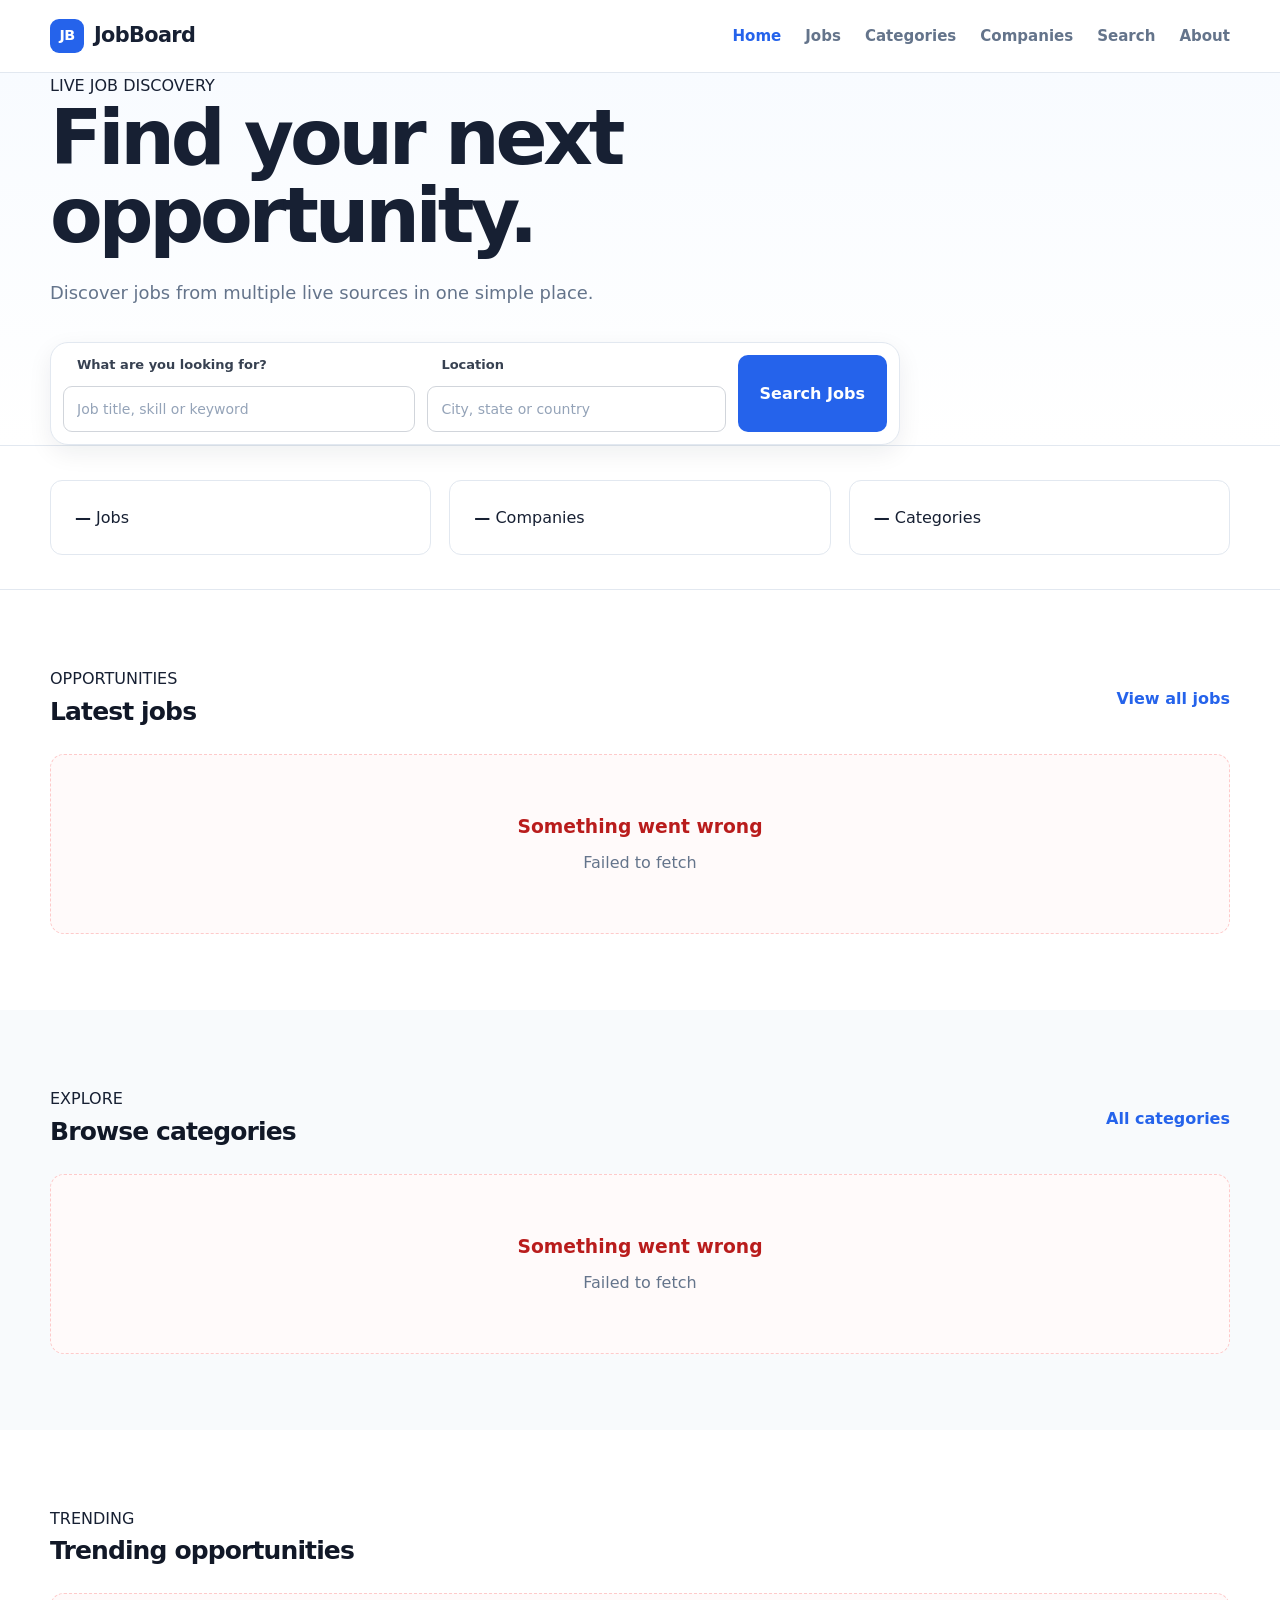
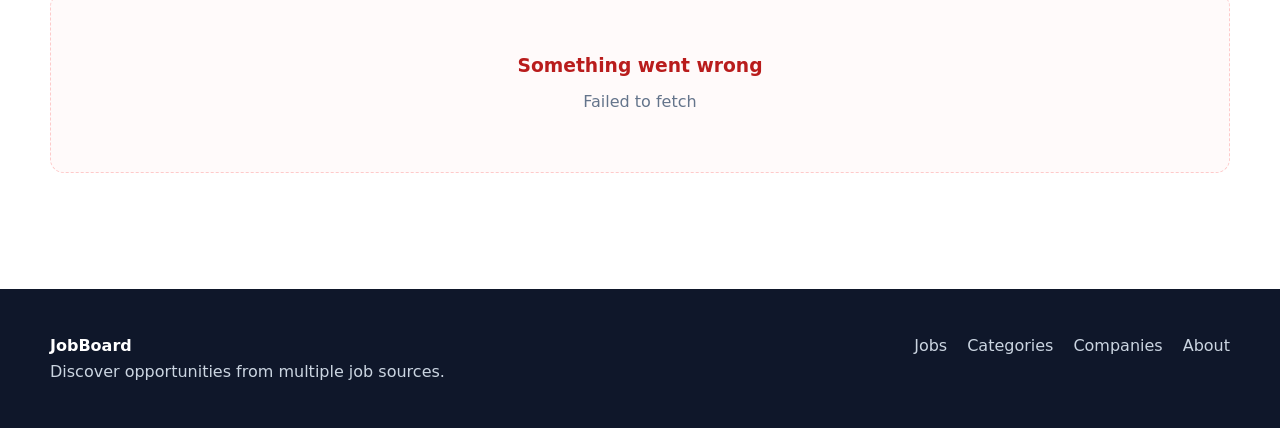
==== commit 2e88b355: "Update JobBoard frontend and UI" ====
--- a/frontend/index.html
+++ b/frontend/index.html
@@ -2,23 +2,12 @@
 <html lang="en">
 <head>
     <meta charset="UTF-8">
-
-    <meta
-        name="viewport"
-        content="width=device-width, initial-scale=1.0"
-    >
+    <meta name="viewport" content="width=device-width, initial-scale=1.0">
 
     <meta
         name="description"
-        content="JobBoard - Discover the latest jobs, internships, remote opportunities, companies and career opportunities."
+        content="JobBoard - Discover live jobs, companies, categories and trending opportunities."
     >
-
-    <meta
-        name="keywords"
-        content="jobs, careers, internships, remote jobs, job search, employment, JobBoard"
-    >
-
-    <meta name="author" content="JobBoard">
 
     <title>JobBoard | Find Your Next Opportunity</title>
 
@@ -29,676 +18,209 @@
 
 <body>
 
-    <!-- ==========================================
-         HEADER
-    =========================================== -->
-
-    <header class="site-header">
-
-        <div class="container header-inner">
-
-            <a href="index.html" class="brand" aria-label="JobBoard Home">
-                <span class="brand-mark">J</span>
-                <span class="brand-name">JobBoard</span>
-            </a>
-
-            <nav class="main-navigation" aria-label="Main navigation">
-
-                <a href="index.html" class="nav-link active">
-                    Home
-                </a>
-
-                <a href="jobs.html" class="nav-link">
-                    Jobs
-                </a>
-
-                <a href="companies.html" class="nav-link">
-                    Companies
-                </a>
-
-                <a href="categories.html" class="nav-link">
-                    Categories
-                </a>
-
-                <a href="about.html" class="nav-link">
-                    About
-                </a>
-
-            </nav>
-
-            <div class="header-actions">
-
-                <a href="jobs.html" class="header-search-button">
-                    Search Jobs
-                </a>
-
-                <button
-                    class="mobile-menu-button"
-                    id="mobileMenuButton"
-                    type="button"
-                    aria-label="Open navigation menu"
-                    aria-expanded="false"
-                >
-                    <span></span>
-                    <span></span>
-                    <span></span>
-                </button>
-
-            </div>
-
-        </div>
-
-    </header>
-
-
-    <!-- ==========================================
-         MAIN CONTENT
-    =========================================== -->
+    <header id="site-header"></header>
 
     <main>
 
-        <!-- ======================================
-             HERO SECTION
-        ======================================= -->
-
         <section class="hero-section">
 
-            <div class="container hero-container">
+            <div class="container">
 
                 <div class="hero-content">
 
-                    <div class="hero-badge">
-                        <span class="status-dot"></span>
-                        Fresh opportunities updated regularly
-                    </div>
+                    <span class="eyebrow">
+                        LIVE JOB DISCOVERY
+                    </span>
 
                     <h1>
-                        Find work that
-                        <span>fits your future.</span>
+                        Find your next opportunity.
                     </h1>
 
-                    <p class="hero-description">
-                        Discover jobs, internships and remote opportunities
-                        from companies across different industries.
+                    <p>
+                        Discover jobs from multiple live sources
+                        in one simple place.
                     </p>
 
-                    <!-- Search -->
-
-                    <form class="hero-search" id="heroSearchForm">
+
+                    <form
+                        id="home-search-form"
+                        class="hero-search"
+                    >
 
                         <div class="search-field">
 
-                            <span class="search-icon" aria-hidden="true">
-                                ⌕
-                            </span>
+                            <label for="home-keyword">
+                                What are you looking for?
+                            </label>
 
                             <input
+                                id="home-keyword"
+                                name="keyword"
                                 type="text"
-                                id="heroJobSearch"
-                                name="job"
                                 placeholder="Job title, skill or keyword"
-                                autocomplete="off"
                             >
 
                         </div>
 
-                        <div class="search-field location-field">
-
-                            <span class="location-icon" aria-hidden="true">
-                                ◉
-                            </span>
+
+                        <div class="search-field">
+
+                            <label for="home-location">
+                                Location
+                            </label>
 
                             <input
+                                id="home-location"
+                                name="location"
                                 type="text"
-                                id="heroLocationSearch"
-                                name="location"
-                                placeholder="City, state or remote"
-                                autocomplete="off"
+                                placeholder="City, state or country"
                             >
 
                         </div>
+
 
                         <button
                             type="submit"
-                            class="primary-button hero-search-button"
+                            class="button button-primary"
                         >
                             Search Jobs
                         </button>
 
                     </form>
 
-                    <!-- Popular searches -->
-
-                    <div class="popular-searches">
-
-                        <span>Popular:</span>
-
-                        <a href="jobs.html?search=software">
-                            Software
-                        </a>
-
-                        <a href="jobs.html?search=python">
-                            Python
-                        </a>
-
-                        <a href="jobs.html?search=data">
-                            Data
-                        </a>
-
-                        <a href="jobs.html?search=ai">
-                            AI & ML
-                        </a>
-
-                        <a href="jobs.html?search=design">
-                            Design
-                        </a>
-
-                    </div>
-
-                </div>
-
-            </div>
-
-        </section>
-
-
-        <!-- ======================================
-             QUICK STATS
-        ======================================= -->
+                </div>
+
+            </div>
+
+        </section>
+
 
         <section class="stats-section">
 
-            <div class="container stats-grid">
-
-                <div class="stat-card">
-
-                    <div class="stat-value" id="totalJobs">
-                        —
-                    </div>
-
-                    <div class="stat-label">
-                        Jobs available
-                    </div>
-
-                </div>
-
-                <div class="stat-card">
-
-                    <div class="stat-value" id="totalCompanies">
-                        —
-                    </div>
-
-                    <div class="stat-label">
-                        Companies
-                    </div>
-
-                </div>
-
-                <div class="stat-card">
-
-                    <div class="stat-value" id="totalCategories">
-                        —
-                    </div>
-
-                    <div class="stat-label">
-                        Job categories
-                    </div>
-
-                </div>
-
-                <div class="stat-card">
-
-                    <div class="stat-value" id="remoteJobs">
-                        —
-                    </div>
-
-                    <div class="stat-label">
-                        Remote opportunities
-                    </div>
-
-                </div>
-
-            </div>
-
-        </section>
-
-
-        <!-- ======================================
-             TRENDING JOBS
-        ======================================= -->
-
-        <section class="content-section trending-section">
-
-            <div class="container">
-
-                <div class="section-heading">
+            <div class="container">
+
+                <div
+                    id="home-stats"
+                    class="stats-grid"
+                >
+
+                    <div class="stat-card">
+                        <strong id="stat-jobs">—</strong>
+                        <span>Jobs</span>
+                    </div>
+
+                    <div class="stat-card">
+                        <strong id="stat-companies">—</strong>
+                        <span>Companies</span>
+                    </div>
+
+                    <div class="stat-card">
+                        <strong id="stat-categories">—</strong>
+                        <span>Categories</span>
+                    </div>
+
+                </div>
+
+            </div>
+
+        </section>
+
+
+        <section class="section">
+
+            <div class="container">
+
+                <div class="section-header">
 
                     <div>
-
-                        <span class="section-label">
-                            CURRENT MARKET
+                        <span class="eyebrow">
+                            OPPORTUNITIES
+                        </span>
+
+                        <h2>
+                            Latest jobs
+                        </h2>
+                    </div>
+
+                    <a
+                        href="jobs.html"
+                        class="text-link"
+                    >
+                        View all jobs
+                    </a>
+
+                </div>
+
+
+                <div
+                    id="home-jobs"
+                    class="jobs-grid"
+                ></div>
+
+            </div>
+
+        </section>
+
+
+        <section class="section section-muted">
+
+            <div class="container">
+
+                <div class="section-header">
+
+                    <div>
+                        <span class="eyebrow">
+                            EXPLORE
+                        </span>
+
+                        <h2>
+                            Browse categories
+                        </h2>
+                    </div>
+
+                    <a
+                        href="categories.html"
+                        class="text-link"
+                    >
+                        All categories
+                    </a>
+
+                </div>
+
+
+                <div
+                    id="home-categories"
+                    class="categories-grid"
+                ></div>
+
+            </div>
+
+        </section>
+
+
+        <section class="section">
+
+            <div class="container">
+
+                <div class="section-header">
+
+                    <div>
+                        <span class="eyebrow">
+                            TRENDING
                         </span>
 
                         <h2>
                             Trending opportunities
                         </h2>
-
-                        <p>
-                            Roles receiving strong activity across the
-                            current job market.
-                        </p>
-
-                    </div>
-
-                    <a href="jobs.html?sort=trending" class="section-link">
-                        View all
-                        <span>→</span>
-                    </a>
-
-                </div>
-
-                <div
+                    </div>
+
+                </div>
+
+
+                <div
+                    id="home-trending"
                     class="jobs-grid"
-                    id="trendingJobs"
-                >
-
-                    <!-- Dynamic jobs will be inserted here -->
-
-                    <div class="loading-card">
-                        <div class="loading-line"></div>
-                        <div class="loading-line short"></div>
-                        <div class="loading-line"></div>
-                    </div>
-
-                    <div class="loading-card">
-                        <div class="loading-line"></div>
-                        <div class="loading-line short"></div>
-                        <div class="loading-line"></div>
-                    </div>
-
-                    <div class="loading-card">
-                        <div class="loading-line"></div>
-                        <div class="loading-line short"></div>
-                        <div class="loading-line"></div>
-                    </div>
-
-                </div>
-
-            </div>
-
-        </section>
-
-
-        <!-- ======================================
-             LATEST JOBS
-        ======================================= -->
-
-        <section class="content-section latest-section">
-
-            <div class="container">
-
-                <div class="section-heading">
-
-                    <div>
-
-                        <span class="section-label">
-                            JUST ADDED
-                        </span>
-
-                        <h2>
-                            Latest jobs
-                        </h2>
-
-                        <p>
-                            Recently published opportunities from
-                            supported job sources.
-                        </p>
-
-                    </div>
-
-                    <a href="jobs.html?sort=latest" class="section-link">
-                        Explore jobs
-                        <span>→</span>
-                    </a>
-
-                </div>
-
-                <div
-                    class="jobs-list"
-                    id="latestJobs"
-                >
-
-                    <!-- Dynamic jobs will be inserted here -->
-
-                    <div class="loading-list-item"></div>
-                    <div class="loading-list-item"></div>
-                    <div class="loading-list-item"></div>
-
-                </div>
-
-            </div>
-
-        </section>
-
-
-        <!-- ======================================
-             REMOTE JOBS
-        ======================================= -->
-
-        <section class="content-section remote-section">
-
-            <div class="container">
-
-                <div class="section-heading">
-
-                    <div>
-
-                        <span class="section-label">
-                            WORK FROM ANYWHERE
-                        </span>
-
-                        <h2>
-                            Remote opportunities
-                        </h2>
-
-                        <p>
-                            Explore roles that offer remote or flexible
-                            working arrangements.
-                        </p>
-
-                    </div>
-
-                    <a href="jobs.html?work_mode=remote" class="section-link">
-                        View remote jobs
-                        <span>→</span>
-                    </a>
-
-                </div>
-
-                <div
-                    class="jobs-grid"
-                    id="remoteJobsList"
-                >
-
-                    <!-- Dynamic jobs will be inserted here -->
-
-                    <div class="loading-card">
-                        <div class="loading-line"></div>
-                        <div class="loading-line short"></div>
-                        <div class="loading-line"></div>
-                    </div>
-
-                    <div class="loading-card">
-                        <div class="loading-line"></div>
-                        <div class="loading-line short"></div>
-                        <div class="loading-line"></div>
-                    </div>
-
-                    <div class="loading-card">
-                        <div class="loading-line"></div>
-                        <div class="loading-line short"></div>
-                        <div class="loading-line"></div>
-                    </div>
-
-                </div>
-
-            </div>
-
-        </section>
-
-
-        <!-- ======================================
-             INTERNSHIPS
-        ======================================= -->
-
-        <section class="content-section internship-section">
-
-            <div class="container">
-
-                <div class="section-heading">
-
-                    <div>
-
-                        <span class="section-label">
-                            START YOUR CAREER
-                        </span>
-
-                        <h2>
-                            Internships
-                        </h2>
-
-                        <p>
-                            Find opportunities designed for students
-                            and early-career professionals.
-                        </p>
-
-                    </div>
-
-                    <a href="jobs.html?job_type=internship" class="section-link">
-                        View internships
-                        <span>→</span>
-                    </a>
-
-                </div>
-
-                <div
-                    class="jobs-grid"
-                    id="internshipJobs"
-                >
-
-                    <!-- Dynamic internships will be inserted here -->
-
-                    <div class="loading-card">
-                        <div class="loading-line"></div>
-                        <div class="loading-line short"></div>
-                        <div class="loading-line"></div>
-                    </div>
-
-                    <div class="loading-card">
-                        <div class="loading-line"></div>
-                        <div class="loading-line short"></div>
-                        <div class="loading-line"></div>
-                    </div>
-
-                    <div class="loading-card">
-                        <div class="loading-line"></div>
-                        <div class="loading-line short"></div>
-                        <div class="loading-line"></div>
-                    </div>
-
-                </div>
-
-            </div>
-
-        </section>
-
-
-        <!-- ======================================
-             CATEGORIES
-        ======================================= -->
-
-        <section class="content-section categories-section">
-
-            <div class="container">
-
-                <div class="section-heading centered-heading">
-
-                    <div>
-
-                        <span class="section-label">
-                            EXPLORE CAREERS
-                        </span>
-
-                        <h2>
-                            Find opportunities by category
-                        </h2>
-
-                        <p>
-                            Explore jobs across technology, business,
-                            healthcare, engineering and more.
-                        </p>
-
-                    </div>
-
-                </div>
-
-                <div
-                    class="categories-grid"
-                    id="jobCategories"
-                >
-
-                    <!-- Dynamic categories will be inserted here -->
-
-                    <a href="jobs.html?category=Software%20%26%20IT" class="category-card">
-                        <span class="category-icon">⌘</span>
-                        <span class="category-name">Software & IT</span>
-                        <span class="category-arrow">→</span>
-                    </a>
-
-                    <a href="jobs.html?category=AI%20%26%20Machine%20Learning" class="category-card">
-                        <span class="category-icon">✦</span>
-                        <span class="category-name">AI & Machine Learning</span>
-                        <span class="category-arrow">→</span>
-                    </a>
-
-                    <a href="jobs.html?category=Data%20%26%20Analytics" class="category-card">
-                        <span class="category-icon">◫</span>
-                        <span class="category-name">Data & Analytics</span>
-                        <span class="category-arrow">→</span>
-                    </a>
-
-                    <a href="jobs.html?category=Design" class="category-card">
-                        <span class="category-icon">◇</span>
-                        <span class="category-name">Design</span>
-                        <span class="category-arrow">→</span>
-                    </a>
-
-                    <a href="jobs.html?category=Marketing%20%26%20Sales" class="category-card">
-                        <span class="category-icon">↗</span>
-                        <span class="category-name">Marketing & Sales</span>
-                        <span class="category-arrow">→</span>
-                    </a>
-
-                    <a href="jobs.html?category=Finance%20%26%20Accounting" class="category-card">
-                        <span class="category-icon">₹</span>
-                        <span class="category-name">Finance & Accounting</span>
-                        <span class="category-arrow">→</span>
-                    </a>
-
-                    <a href="jobs.html?category=Healthcare" class="category-card">
-                        <span class="category-icon">+</span>
-                        <span class="category-name">Healthcare</span>
-                        <span class="category-arrow">→</span>
-                    </a>
-
-                    <a href="jobs.html?category=Engineering" class="category-card">
-                        <span class="category-icon">⚙</span>
-                        <span class="category-name">Engineering</span>
-                        <span class="category-arrow">→</span>
-                    </a>
-
-                </div>
-
-                <div class="categories-action">
-
-                    <a href="categories.html" class="secondary-button">
-                        Explore all categories
-                        <span>→</span>
-                    </a>
-
-                </div>
-
-            </div>
-
-        </section>
-
-
-        <!-- ======================================
-             COMPANIES
-        ======================================= -->
-
-        <section class="content-section companies-section">
-
-            <div class="container">
-
-                <div class="section-heading">
-
-                    <div>
-
-                        <span class="section-label">
-                            EMPLOYERS
-                        </span>
-
-                        <h2>
-                            Companies hiring
-                        </h2>
-
-                        <p>
-                            Discover companies with open opportunities.
-                        </p>
-
-                    </div>
-
-                    <a href="companies.html" class="section-link">
-                        Browse companies
-                        <span>→</span>
-                    </a>
-
-                </div>
-
-                <div
-                    class="companies-grid"
-                    id="featuredCompanies"
-                >
-
-                    <!-- Dynamic companies will be inserted here -->
-
-                    <div class="company-placeholder"></div>
-                    <div class="company-placeholder"></div>
-                    <div class="company-placeholder"></div>
-                    <div class="company-placeholder"></div>
-
-                </div>
-
-            </div>
-
-        </section>
-
-
-        <!-- ======================================
-             CALL TO ACTION
-        ======================================= -->
-
-        <section class="cta-section">
-
-            <div class="container">
-
-                <div class="cta-card">
-
-                    <div class="cta-content">
-
-                        <span class="section-label">
-                            KEEP EXPLORING
-                        </span>
-
-                        <h2>
-                            Your next opportunity
-                            could be one search away.
-                        </h2>
-
-                        <p>
-                            Search thousands of opportunities across
-                            different industries and work arrangements.
-                        </p>
-
-                    </div>
-
-                    <a href="jobs.html" class="primary-button">
-                        Browse all jobs
-                        <span>→</span>
-                    </a>
-
-                </div>
+                ></div>
 
             </div>
 
@@ -706,114 +228,10 @@
 
     </main>
 
-
-    <!-- ==========================================
-         FOOTER
-    =========================================== -->
-
-    <footer class="site-footer">
-
-        <div class="container">
-
-            <div class="footer-main">
-
-                <div class="footer-brand">
-
-                    <a href="index.html" class="brand">
-                        <span class="brand-mark">J</span>
-                        <span class="brand-name">JobBoard</span>
-                    </a>
-
-                    <p>
-                        A simple, open-source platform for discovering
-                        jobs and career opportunities.
-                    </p>
-
-                </div>
-
-
-                <div class="footer-column">
-
-                    <h3>Explore</h3>
-
-                    <a href="jobs.html">
-                        Jobs
-                    </a>
-
-                    <a href="companies.html">
-                        Companies
-                    </a>
-
-                    <a href="categories.html">
-                        Categories
-                    </a>
-
-                </div>
-
-
-                <div class="footer-column">
-
-                    <h3>Discover</h3>
-
-                    <a href="jobs.html?sort=trending">
-                        Trending jobs
-                    </a>
-
-                    <a href="jobs.html?work_mode=remote">
-                        Remote jobs
-                    </a>
-
-                    <a href="jobs.html?job_type=internship">
-                        Internships
-                    </a>
-
-                </div>
-
-
-                <div class="footer-column">
-
-                    <h3>JobBoard</h3>
-
-                    <a href="about.html">
-                        About
-                    </a>
-
-                    <a href="about.html#open-source">
-                        Open source
-                    </a>
-
-                    <a href="about.html#contribute">
-                        Contribute
-                    </a>
-
-                </div>
-
-            </div>
-
-
-            <div class="footer-bottom">
-
-                <p>
-                    © <span id="currentYear"></span> JobBoard.
-                    Built for open-source job discovery.
-                </p>
-
-                <p>
-                    Job listings belong to their respective sources.
-                </p>
-
-            </div>
-
-        </div>
-
-    </footer>
-
-
-    <!-- ==========================================
-         JAVASCRIPT
-    =========================================== -->
-
+    <footer id="site-footer"></footer>
+
+
+    <script src="js/api.js"></script>
     <script src="js/main.js"></script>
-
 </body>
 </html>
--- a/frontend/css/style.css
+++ b/frontend/css/style.css
@@ -1,59 +1,29 @@
 ﻿/* =========================================================
-   JOBBOARD — MAIN DESIGN SYSTEM
-   ========================================================= */
-
-/* =========================================================
-   1. ROOT VARIABLES
+   JOBBOARD - CORE STYLES
    ========================================================= */
 
 :root {
     --primary: #2563eb;
     --primary-dark: #1d4ed8;
-    --primary-soft: #eff6ff;
-
-    --text-main: #172033;
-    --text-secondary: #64748b;
-    --text-light: #94a3b8;
-
-    --background: #f8fafc;
-    --surface: #ffffff;
-    --surface-soft: #f1f5f9;
-
+    --text: #172033;
+    --text-muted: #64748b;
     --border: #e2e8f0;
-    --border-light: #edf2f7;
-
-    --success: #16a34a;
-    --warning: #d97706;
+    --background: #ffffff;
+    --surface: #f8fafc;
+    --surface-dark: #f1f5f9;
+    --success: #15803d;
     --danger: #dc2626;
-
-    --shadow-small:
-        0 2px 8px rgba(15, 23, 42, 0.04);
-
-    --shadow-medium:
-        0 8px 24px rgba(15, 23, 42, 0.07);
-
-    --shadow-large:
-        0 18px 45px rgba(15, 23, 42, 0.09);
-
-    --radius-small: 8px;
-    --radius-medium: 12px;
-    --radius-large: 18px;
-
-    --container-width: 1180px;
-
-    --transition:
-        180ms ease;
-}
-
-
-/* =========================================================
-   2. RESET
-   ========================================================= */
+    --warning: #b45309;
+    --radius: 12px;
+    --radius-lg: 18px;
+    --shadow: 0 8px 25px rgba(15, 23, 42, 0.07);
+    --container: 1180px;
+}
 
 * {
+    box-sizing: border-box;
     margin: 0;
     padding: 0;
-    box-sizing: border-box;
 }
 
 html {
@@ -61,31 +31,19 @@
 }
 
 body {
-    min-height: 100vh;
-
-    background: var(--background);
-    color: var(--text-main);
-
     font-family:
         Inter,
         ui-sans-serif,
+        system-ui,
         -apple-system,
         BlinkMacSystemFont,
         "Segoe UI",
-        Roboto,
-        Helvetica,
-        Arial,
         sans-serif;
 
-    font-size: 16px;
+    background: var(--background);
+    color: var(--text);
     line-height: 1.6;
-
-    -webkit-font-smoothing: antialiased;
-    text-rendering: optimizeLegibility;
-}
-
-body.menu-open {
-    overflow: hidden;
+    min-height: 100vh;
 }
 
 a {
@@ -101,1077 +59,580 @@
 }
 
 button {
-    border: 0;
     cursor: pointer;
 }
 
 img {
+    max-width: 100%;
     display: block;
-    max-width: 100%;
-}
-
-ul,
-ol {
-    list-style: none;
-}
-
-
-/* =========================================================
-   3. GLOBAL CONTAINER
-   ========================================================= */
+}
 
 .container {
-    width: min(
-        calc(100% - 40px),
-        var(--container-width)
-    );
-
+    width: min(100% - 40px, var(--container));
     margin-inline: auto;
 }
 
 
 /* =========================================================
-   4. HEADER
+   HEADER
    ========================================================= */
 
 .site-header {
+    background: #ffffff;
+    border-bottom: 1px solid var(--border);
     position: sticky;
     top: 0;
     z-index: 1000;
-
-    background: rgba(255, 255, 255, 0.96);
-
-    border-bottom: 1px solid var(--border);
-
-    backdrop-filter: blur(10px);
 }
 
 .header-inner {
-    min-height: 76px;
-
+    min-height: 72px;
     display: flex;
     align-items: center;
     justify-content: space-between;
-
-    gap: 32px;
-}
-
-
-/* Brand */
+    gap: 30px;
+}
 
 .brand {
     display: inline-flex;
     align-items: center;
-
     gap: 10px;
-
-    flex-shrink: 0;
+    font-size: 1.3rem;
+    font-weight: 800;
+    letter-spacing: -0.03em;
 }
 
 .brand-mark {
-    width: 38px;
-    height: 38px;
-
+    width: 34px;
+    height: 34px;
+    border-radius: 9px;
+    display: grid;
+    place-items: center;
+    background: var(--primary);
+    color: white;
+    font-size: 0.9rem;
+    font-weight: 800;
+}
+
+.main-navigation {
+    display: flex;
+    align-items: center;
+    gap: 24px;
+}
+
+.main-navigation a {
+    color: var(--text-muted);
+    font-size: 0.94rem;
+    font-weight: 600;
+    transition: color 0.2s ease;
+}
+
+.main-navigation a:hover,
+.main-navigation a.active {
+    color: var(--primary);
+}
+
+
+/* =========================================================
+   HERO
+   ========================================================= */
+
+.hero-section {
+    background:
+        linear-gradient(
+            180deg,
+            #f8fbff 0%,
+            #ffffff 100%
+        );
+
+    border-bottom: 1px solid var(--border);
+}
+
+.hero-container {
+    padding-top: 90px;
+    padding-bottom: 90px;
+}
+
+.hero-content {
+    max-width: 850px;
+}
+
+.hero-label,
+.section-eyebrow {
+    display: inline-block;
+    color: var(--primary);
+    font-size: 0.76rem;
+    font-weight: 800;
+    letter-spacing: 0.12em;
+    margin-bottom: 12px;
+}
+
+.hero-content h1 {
+    font-size: clamp(2.6rem, 6vw, 5rem);
+    line-height: 1.02;
+    letter-spacing: -0.055em;
+    max-width: 800px;
+}
+
+.hero-content h1 span {
+    color: var(--primary);
+}
+
+.hero-content > p {
+    margin-top: 24px;
+    max-width: 650px;
+    color: var(--text-muted);
+    font-size: 1.12rem;
+}
+
+
+/* =========================================================
+   SEARCH
+   ========================================================= */
+
+.hero-search,
+.search-panel,
+.filter-panel {
+    margin-top: 34px;
+    display: grid;
+    grid-template-columns: 1.3fr 1.1fr auto;
+    gap: 12px;
+    padding: 12px;
+    background: white;
+    border: 1px solid var(--border);
+    border-radius: var(--radius-lg);
+    box-shadow: var(--shadow);
+}
+
+.search-field,
+.filter-field {
+    display: flex;
+    flex-direction: column;
+    justify-content: center;
+    min-width: 0;
+}
+
+.search-field label,
+.filter-field label {
+    color: var(--text-muted);
+    font-size: 0.75rem;
+    font-weight: 700;
+    margin: 0 14px 3px;
+}
+
+.search-field input,
+.filter-field input,
+.filter-field select {
+    width: 100%;
+    min-height: 44px;
+    border: 0;
+    outline: none;
+    background: transparent;
+    padding: 5px 14px;
+    color: var(--text);
+}
+
+.search-field input::placeholder,
+.filter-field input::placeholder {
+    color: #94a3b8;
+}
+
+.search-field:focus-within,
+.filter-field:focus-within {
+    background: var(--surface);
+    border-radius: 9px;
+}
+
+
+/* =========================================================
+   BUTTONS
+   ========================================================= */
+
+.button {
+    min-height: 46px;
+    border: 0;
+    border-radius: 10px;
+    padding: 0 22px;
+    font-weight: 750;
+    transition:
+        transform 0.2s ease,
+        background 0.2s ease,
+        box-shadow 0.2s ease;
+}
+
+.button:hover {
+    transform: translateY(-1px);
+}
+
+.button-primary {
+    background: var(--primary);
+    color: white;
+}
+
+.button-primary:hover {
+    background: var(--primary-dark);
+    box-shadow: 0 8px 18px rgba(37, 99, 235, 0.22);
+}
+
+.button-secondary {
+    background: var(--surface-dark);
+    color: var(--text);
+}
+
+.button-outline {
+    background: transparent;
+    color: var(--primary);
+    border: 1px solid var(--primary);
+}
+
+
+/* =========================================================
+   STATS
+   ========================================================= */
+
+.stats-section {
+    padding: 34px 0;
+    border-bottom: 1px solid var(--border);
+}
+
+.stats-grid {
+    display: grid;
+    grid-template-columns: repeat(3, 1fr);
+    gap: 18px;
+}
+
+.stat-card {
+    padding: 24px;
+    background: white;
+    border: 1px solid var(--border);
+    border-radius: var(--radius);
+}
+
+.stat-value {
+    display: block;
+    font-size: 2rem;
+    line-height: 1.1;
+    font-weight: 800;
+}
+
+.stat-label {
+    display: block;
+    color: var(--text-muted);
+    margin-top: 6px;
+}
+
+
+/* =========================================================
+   SECTIONS
+   ========================================================= */
+
+.section {
+    padding: 76px 0;
+}
+
+.section-muted {
+    background: var(--surface);
+}
+
+.section-header,
+.results-header {
+    display: flex;
+    align-items: flex-end;
+    justify-content: space-between;
+    gap: 20px;
+    margin-bottom: 28px;
+}
+
+.section-header h2,
+.results-header h2 {
+    font-size: clamp(1.6rem, 3vw, 2.15rem);
+    letter-spacing: -0.035em;
+}
+
+.text-link {
+    color: var(--primary);
+    font-weight: 700;
+    white-space: nowrap;
+}
+
+.text-link:hover {
+    text-decoration: underline;
+}
+
+
+/* =========================================================
+   PAGE HEADER
+   ========================================================= */
+
+.page-header {
+    background: var(--surface);
+    border-bottom: 1px solid var(--border);
+    padding: 58px 0;
+}
+
+.page-header h1 {
+    font-size: clamp(2.2rem, 5vw, 3.6rem);
+    letter-spacing: -0.05em;
+    line-height: 1.05;
+}
+
+.page-header p {
+    margin-top: 12px;
+    color: var(--text-muted);
+    max-width: 650px;
+}
+
+
+/* =========================================================
+   GRID SYSTEM
+   ========================================================= */
+
+.jobs-grid {
+    display: grid;
+    grid-template-columns: repeat(3, minmax(0, 1fr));
+    gap: 20px;
+}
+
+.companies-grid {
+    display: grid;
+    grid-template-columns: repeat(4, minmax(0, 1fr));
+    gap: 18px;
+}
+
+.categories-grid {
+    display: grid;
+    grid-template-columns: repeat(4, minmax(0, 1fr));
+    gap: 18px;
+}
+
+
+/* =========================================================
+   JOB CARD
+   ========================================================= */
+
+.job-card {
+    background: white;
+    border: 1px solid var(--border);
+    border-radius: var(--radius);
+    padding: 22px;
+    display: flex;
+    flex-direction: column;
+    min-height: 245px;
+    transition:
+        transform 0.2s ease,
+        box-shadow 0.2s ease,
+        border-color 0.2s ease;
+}
+
+.job-card:hover {
+    transform: translateY(-3px);
+    border-color: #bfdbfe;
+    box-shadow: var(--shadow);
+}
+
+.job-card-top {
+    display: flex;
+    justify-content: space-between;
+    gap: 14px;
+}
+
+.job-card h3 {
+    font-size: 1.08rem;
+    line-height: 1.35;
+    letter-spacing: -0.015em;
+}
+
+.job-card h3 a:hover {
+    color: var(--primary);
+}
+
+.job-company {
+    margin-top: 7px;
+    color: var(--text-muted);
+    font-size: 0.9rem;
+}
+
+.job-meta {
+    display: flex;
+    flex-wrap: wrap;
+    gap: 7px;
+    margin-top: 16px;
+}
+
+.job-meta span,
+.job-tag {
     display: inline-flex;
     align-items: center;
-    justify-content: center;
-
-    background: var(--primary);
-    color: #ffffff;
-
-    border-radius: 10px;
-
-    font-size: 19px;
-    font-weight: 800;
-}
-
-.brand-name {
-    color: var(--text-main);
-
-    font-size: 21px;
-    font-weight: 750;
-    letter-spacing: -0.5px;
-}
-
-
-/* Navigation */
-
-.main-navigation {
-    display: flex;
-    align-items: center;
-
-    gap: 28px;
-
-    margin-left: auto;
-}
-
-.nav-link {
-    position: relative;
-
-    padding: 27px 0;
-
-    color: var(--text-secondary);
-
-    font-size: 14px;
-    font-weight: 600;
-
-    transition:
-        color var(--transition);
-}
-
-.nav-link:hover {
-    color: var(--text-main);
-}
-
-.nav-link.active {
-    color: var(--primary);
-}
-
-.nav-link.active::after {
-    content: "";
-
-    position: absolute;
-
-    left: 0;
-    right: 0;
-    bottom: -1px;
-
-    height: 2px;
-
-    background: var(--primary);
-}
-
-
-/* Header action */
-
-.header-actions {
-    display: flex;
-    align-items: center;
-    gap: 12px;
-}
-
-.header-search-button {
-    display: inline-flex;
-    align-items: center;
-    justify-content: center;
-
-    min-height: 40px;
-
-    padding: 0 17px;
-
-    background: var(--primary);
-    color: #ffffff;
-
-    border-radius: var(--radius-small);
-
-    font-size: 13px;
-    font-weight: 700;
-
-    transition:
-        background var(--transition),
-        transform var(--transition);
-}
-
-.header-search-button:hover {
-    background: var(--primary-dark);
-    transform: translateY(-1px);
-}
-
-
-/* Mobile menu button */
-
-.mobile-menu-button {
-    display: none;
-
-    width: 42px;
-    height: 42px;
-
-    align-items: center;
-    justify-content: center;
-    flex-direction: column;
-
-    gap: 5px;
-
+    padding: 5px 9px;
     background: var(--surface);
-
-    border: 1px solid var(--border);
-    border-radius: var(--radius-small);
-}
-
-.mobile-menu-button span {
-    width: 18px;
-    height: 2px;
-
-    background: var(--text-main);
-
-    border-radius: 2px;
-}
-
-
-/* =========================================================
-   5. HERO
-   ========================================================= */
-
-.hero-section {
-    position: relative;
-
+    border-radius: 7px;
+    color: var(--text-muted);
+    font-size: 0.76rem;
+    font-weight: 650;
+}
+
+.job-description {
+    color: var(--text-muted);
+    font-size: 0.88rem;
+    margin-top: 16px;
+    display: -webkit-box;
+    -webkit-line-clamp: 3;
+    -webkit-box-orient: vertical;
     overflow: hidden;
-
-    background:
-        linear-gradient(
-            135deg,
-            #f8fbff 0%,
-            #eef5ff 55%,
-            #f8fafc 100%
-        );
-
-    border-bottom: 1px solid var(--border);
-}
-
-.hero-container {
-    min-height: 525px;
-
-    display: flex;
-    align-items: center;
-
-    padding-top: 70px;
-    padding-bottom: 70px;
-}
-
-.hero-content {
-    width: 100%;
-    max-width: 920px;
-
-    margin-inline: auto;
-
-    text-align: center;
-}
-
-
-/* Hero badge */
-
-.hero-badge {
-    display: inline-flex;
-    align-items: center;
-
-    gap: 8px;
-
-    margin-bottom: 22px;
-
-    padding: 7px 12px;
-
-    background: rgba(255, 255, 255, 0.8);
-
-    border: 1px solid #dbe7f7;
-    border-radius: 999px;
-
-    color: var(--text-secondary);
-
-    font-size: 12px;
-    font-weight: 650;
-}
-
-.status-dot {
-    width: 7px;
-    height: 7px;
-
-    background: var(--success);
-
-    border-radius: 50%;
-}
-
-
-/* Hero heading */
-
-.hero-content h1 {
-    max-width: 820px;
-
-    margin-inline: auto;
-
-    color: var(--text-main);
-
-    font-size: clamp(42px, 6vw, 70px);
-
-    line-height: 1.05;
-
-    letter-spacing: -3px;
-
-    font-weight: 800;
-}
-
-.hero-content h1 span {
-    display: inline-block;
-
-    color: var(--primary);
-}
-
-
-/* Hero description */
-
-.hero-description {
-    max-width: 660px;
-
-    margin: 22px auto 32px;
-
-    color: var(--text-secondary);
-
-    font-size: 17px;
-    line-height: 1.7;
-}
-
-
-/* =========================================================
-   6. SEARCH
-   ========================================================= */
-
-.hero-search {
-    width: 100%;
-
-    display: grid;
-
-    grid-template-columns:
-        minmax(0, 1.2fr)
-        minmax(0, 1fr)
-        auto;
-
-    gap: 8px;
-
-    padding: 8px;
-
-    background: var(--surface);
-
-    border: 1px solid var(--border);
-
-    border-radius: 14px;
-
-    box-shadow: var(--shadow-large);
-
-    text-align: left;
-}
-
-.search-field {
-    min-width: 0;
-
-    display: flex;
-    align-items: center;
-
-    gap: 10px;
-
-    padding: 0 14px;
-
-    background: #ffffff;
-
-    border: 1px solid transparent;
-
-    border-radius: 9px;
-
-    transition:
-        border-color var(--transition),
-        background var(--transition);
-}
-
-.search-field:focus-within {
-    border-color: #bfdbfe;
-    background: #f8fbff;
-}
-
-.search-icon,
-.location-icon {
-    flex-shrink: 0;
-
-    color: var(--text-light);
-
-    font-size: 21px;
-    line-height: 1;
-}
-
-.search-field input {
-    width: 100%;
-    height: 52px;
-
-    border: 0;
-    outline: 0;
-
-    background: transparent;
-
-    color: var(--text-main);
-
-    font-size: 14px;
-}
-
-.search-field input::placeholder {
-    color: var(--text-light);
-}
-
-
-/* =========================================================
-   7. BUTTONS
-   ========================================================= */
-
-.primary-button {
-    min-height: 48px;
-
-    display: inline-flex;
-    align-items: center;
-    justify-content: center;
-
-    gap: 8px;
-
-    padding: 0 20px;
-
-    background: var(--primary);
-    color: #ffffff;
-
-    border-radius: var(--radius-small);
-
-    font-size: 14px;
-    font-weight: 700;
-
-    transition:
-        background var(--transition),
-        transform var(--transition),
-        box-shadow var(--transition);
-}
-
-.primary-button:hover {
-    background: var(--primary-dark);
-
-    transform: translateY(-1px);
-
-    box-shadow:
-        0 6px 16px rgba(37, 99, 235, 0.2);
-}
-
-.secondary-button {
-    min-height: 46px;
-
-    display: inline-flex;
-    align-items: center;
-    justify-content: center;
-
-    gap: 8px;
-
-    padding: 0 18px;
-
-    background: var(--surface);
-
-    border: 1px solid var(--border);
-
-    border-radius: var(--radius-small);
-
-    color: var(--text-main);
-
-    font-size: 14px;
-    font-weight: 700;
-
-    transition:
-        border-color var(--transition),
-        background var(--transition),
-        transform var(--transition);
-}
-
-.secondary-button:hover {
-    background: var(--surface-soft);
-    border-color: #cbd5e1;
-    transform: translateY(-1px);
-}
-
-
-/* =========================================================
-   8. POPULAR SEARCHES
-   ========================================================= */
-
-.popular-searches {
-    display: flex;
-    align-items: center;
-    justify-content: center;
-
-    flex-wrap: wrap;
-
-    gap: 8px;
-
-    margin-top: 18px;
-
-    color: var(--text-light);
-
-    font-size: 12px;
-}
-
-.popular-searches a {
-    padding: 4px 9px;
-
-    background: rgba(255, 255, 255, 0.75);
-
-    border: 1px solid #dbe7f7;
-
-    border-radius: 999px;
-
-    color: var(--text-secondary);
-
-    font-weight: 600;
-
-    transition:
-        color var(--transition),
-        border-color var(--transition),
-        background var(--transition);
-}
-
-.popular-searches a:hover {
-    color: var(--primary);
-    border-color: #bfdbfe;
-    background: #ffffff;
-}
-
-
-/* =========================================================
-   9. STATS
-   ========================================================= */
-
-.stats-section {
-    position: relative;
-
-    margin-top: -1px;
-
-    background: var(--surface);
-
-    border-bottom: 1px solid var(--border);
-}
-
-.stats-grid {
-    display: grid;
-
-    grid-template-columns: repeat(4, 1fr);
-
-    border-left: 1px solid var(--border);
-}
-
-.stat-card {
-    min-height: 112px;
-
-    display: flex;
-    flex-direction: column;
-    justify-content: center;
-
-    padding: 20px 24px;
-
-    border-right: 1px solid var(--border);
-}
-
-.stat-value {
-    color: var(--text-main);
-
-    font-size: 28px;
-    line-height: 1.1;
-
-    font-weight: 800;
-    letter-spacing: -0.8px;
-}
-
-.stat-label {
-    margin-top: 5px;
-
-    color: var(--text-secondary);
-
-    font-size: 13px;
-    font-weight: 500;
-}
-
-
-/* =========================================================
-   10. CONTENT SECTIONS
-   ========================================================= */
-
-.content-section {
-    padding: 78px 0;
-}
-
-.content-section:nth-of-type(even) {
-    background: var(--surface);
-}
-
-
-/* Section heading */
-
-.section-heading {
-    display: flex;
-    align-items: flex-end;
-    justify-content: space-between;
-
-    gap: 30px;
-
-    margin-bottom: 30px;
-}
-
-.centered-heading {
-    align-items: center;
-
-    text-align: center;
-}
-
-.centered-heading > div {
-    width: 100%;
-}
-
-.section-label {
-    display: block;
-
-    margin-bottom: 8px;
-
-    color: var(--primary);
-
-    font-size: 11px;
-    font-weight: 800;
-
-    letter-spacing: 1.3px;
-}
-
-.section-heading h2 {
-    color: var(--text-main);
-
-    font-size: 30px;
-    line-height: 1.2;
-
-    font-weight: 780;
-
-    letter-spacing: -1px;
-}
-
-.section-heading p {
-    margin-top: 7px;
-
-    color: var(--text-secondary);
-
-    font-size: 14px;
-}
-
-.section-link {
-    display: inline-flex;
-    align-items: center;
-
-    gap: 7px;
-
-    flex-shrink: 0;
-
-    color: var(--primary);
-
-    font-size: 13px;
-    font-weight: 700;
-
-    transition:
-        gap var(--transition),
-        color var(--transition);
-}
-
-.section-link:hover {
-    gap: 10px;
-    color: var(--primary-dark);
-}
-
-
-/* =========================================================
-   11. JOB GRID
-   ========================================================= */
-
-.jobs-grid {
-    display: grid;
-
-    grid-template-columns: repeat(3, 1fr);
-
-    gap: 18px;
-}
-
-
-/* =========================================================
-   12. JOB LIST
-   ========================================================= */
-
-.jobs-list {
-    display: flex;
-    flex-direction: column;
-
-    gap: 12px;
-}
-
-
-/* =========================================================
-   13. CATEGORY GRID
-   ========================================================= */
-
-.categories-grid {
-    display: grid;
-
-    grid-template-columns: repeat(4, 1fr);
-
-    gap: 12px;
-}
-
-.category-card {
-    min-height: 100px;
-
-    position: relative;
-
-    display: flex;
-    flex-direction: column;
-
-    justify-content: center;
-
-    padding: 20px;
-
-    background: var(--surface);
-
-    border: 1px solid var(--border);
-
-    border-radius: var(--radius-medium);
-
-    transition:
-        border-color var(--transition),
-        box-shadow var(--transition),
-        transform var(--transition);
-}
-
-.category-card:hover {
-    border-color: #bfdbfe;
-
-    box-shadow: var(--shadow-medium);
-
-    transform: translateY(-2px);
-}
-
-.category-icon {
-    width: 34px;
-    height: 34px;
-
-    display: inline-flex;
-    align-items: center;
-    justify-content: center;
-
-    margin-bottom: 12px;
-
-    background: var(--primary-soft);
-
-    border-radius: 9px;
-
-    color: var(--primary);
-
-    font-size: 16px;
-    font-weight: 800;
-}
-
-.category-name {
-    padding-right: 20px;
-
-    color: var(--text-main);
-
-    font-size: 14px;
-    font-weight: 700;
-}
-
-.category-arrow {
-    position: absolute;
-
-    top: 20px;
-    right: 18px;
-
-    color: var(--text-light);
-
-    font-size: 15px;
-
-    transition:
-        color var(--transition),
-        transform var(--transition);
-}
-
-.category-card:hover .category-arrow {
-    color: var(--primary);
-    transform: translateX(3px);
-}
-
-.categories-action {
-    display: flex;
-    justify-content: center;
-
-    margin-top: 30px;
-}
-
-
-/* =========================================================
-   14. COMPANY GRID
-   ========================================================= */
-
-.companies-grid {
-    display: grid;
-
-    grid-template-columns: repeat(4, 1fr);
-
-    gap: 16px;
-}
-
-.company-placeholder {
-    min-height: 150px;
-
-    background:
-        linear-gradient(
-            90deg,
-            #f1f5f9 25%,
-            #f8fafc 50%,
-            #f1f5f9 75%
-        );
-
-    background-size: 200% 100%;
-
-    border: 1px solid var(--border-light);
-
-    border-radius: var(--radius-medium);
-}
-
-
-/* =========================================================
-   15. CTA
-   ========================================================= */
-
-.cta-section {
-    padding: 35px 0 80px;
-
-    background: var(--surface);
-}
-
-.cta-card {
-    min-height: 230px;
-
+}
+
+.job-card-footer {
+    margin-top: auto;
+    padding-top: 18px;
     display: flex;
     align-items: center;
     justify-content: space-between;
-
-    gap: 40px;
-
-    padding: 42px 48px;
-
-    background:
-        linear-gradient(
-            135deg,
-            #f1f6ff,
-            #f8fafc
-        );
-
-    border: 1px solid #dbe7f7;
-
-    border-radius: var(--radius-large);
-}
-
-.cta-content {
-    max-width: 680px;
-}
-
-.cta-content h2 {
-    color: var(--text-main);
-
-    font-size: 31px;
-    line-height: 1.2;
-
-    font-weight: 780;
-
-    letter-spacing: -1px;
-}
-
-.cta-content p {
-    max-width: 600px;
-
-    margin-top: 10px;
-
-    color: var(--text-secondary);
-
-    font-size: 14px;
-}
-
-
-/* =========================================================
-   16. FOOTER
+    gap: 12px;
+}
+
+.job-date {
+    color: var(--text-muted);
+    font-size: 0.78rem;
+}
+
+.job-apply {
+    color: var(--primary);
+    font-size: 0.86rem;
+    font-weight: 750;
+}
+
+
+/* =========================================================
+   COMPANY CARD
+   ========================================================= */
+
+.company-card {
+    background: white;
+    border: 1px solid var(--border);
+    border-radius: var(--radius);
+    padding: 22px;
+    transition:
+        transform 0.2s ease,
+        box-shadow 0.2s ease;
+}
+
+.company-card:hover {
+    transform: translateY(-2px);
+    box-shadow: var(--shadow);
+}
+
+.company-logo {
+    width: 52px;
+    height: 52px;
+    border-radius: 12px;
+    object-fit: cover;
+    background: var(--surface);
+    margin-bottom: 16px;
+}
+
+.company-card h3 {
+    font-size: 1rem;
+}
+
+.company-card p {
+    color: var(--text-muted);
+    font-size: 0.84rem;
+    margin-top: 5px;
+}
+
+
+/* =========================================================
+   CATEGORY CARD
+   ========================================================= */
+
+.category-card {
+    display: block;
+    background: white;
+    border: 1px solid var(--border);
+    border-radius: var(--radius);
+    padding: 24px;
+    transition:
+        transform 0.2s ease,
+        box-shadow 0.2s ease,
+        border-color 0.2s ease;
+}
+
+.category-card:hover {
+    transform: translateY(-2px);
+    border-color: #bfdbfe;
+    box-shadow: var(--shadow);
+}
+
+.category-card h3 {
+    font-size: 1rem;
+}
+
+.category-card p {
+    color: var(--text-muted);
+    margin-top: 6px;
+    font-size: 0.84rem;
+}
+
+
+/* =========================================================
+   PAGINATION
+   ========================================================= */
+
+.pagination {
+    margin-top: 34px;
+    display: flex;
+    justify-content: center;
+    align-items: center;
+    gap: 8px;
+    flex-wrap: wrap;
+}
+
+.pagination button {
+    min-width: 40px;
+    height: 40px;
+    padding: 0 12px;
+    border: 1px solid var(--border);
+    border-radius: 8px;
+    background: white;
+    color: var(--text);
+}
+
+.pagination button:hover,
+.pagination button.active {
+    background: var(--primary);
+    color: white;
+    border-color: var(--primary);
+}
+
+
+/* =========================================================
+   FOOTER
    ========================================================= */
 
 .site-footer {
-    background: #111827;
-
-    color: #ffffff;
-}
-
-.footer-main {
-    display: grid;
-
-    grid-template-columns:
-        minmax(260px, 1.8fr)
-        repeat(3, 1fr);
-
-    gap: 50px;
-
-    padding: 58px 0;
-}
-
-.footer-brand .brand-name {
-    color: #ffffff;
-}
-
-.footer-brand .brand-mark {
-    background: var(--primary);
-}
-
-.footer-brand p {
-    max-width: 330px;
-
-    margin-top: 16px;
-
-    color: #9ca3af;
-
-    font-size: 13px;
-    line-height: 1.7;
-}
-
-.footer-column {
-    display: flex;
-    flex-direction: column;
-
-    align-items: flex-start;
-
-    gap: 10px;
-}
-
-.footer-column h3 {
-    margin-bottom: 6px;
-
-    color: #ffffff;
-
-    font-size: 13px;
-    font-weight: 700;
-}
-
-.footer-column a {
-    color: #9ca3af;
-
-    font-size: 13px;
-
-    transition:
-        color var(--transition);
-}
-
-.footer-column a:hover {
-    color: #ffffff;
-}
-
-.footer-bottom {
-    min-height: 68px;
-
-    display: flex;
-    align-items: center;
+    margin-top: 40px;
+    background: #0f172a;
+    color: #cbd5e1;
+}
+
+.footer-inner {
+    padding: 44px 0;
+    display: flex;
     justify-content: space-between;
-
+    gap: 30px;
+}
+
+.footer-brand {
+    color: white;
+    font-weight: 800;
+}
+
+.footer-links {
+    display: flex;
     gap: 20px;
-
-    border-top: 1px solid rgba(255, 255, 255, 0.08);
-
-    color: #6b7280;
-
-    font-size: 11px;
-}
-
-
-/* =========================================================
-   17. LOADING STATES
-   ========================================================= */
-
-.loading-card {
-    min-height: 220px;
-
-    padding: 22px;
-
-    background: var(--surface);
-
-    border: 1px solid var(--border);
-
-    border-radius: var(--radius-medium);
-}
-
-.loading-line {
-    height: 12px;
-
-    margin-bottom: 14px;
-
-    background: #e9eef5;
-
-    border-radius: 5px;
-}
-
-.loading-line.short {
-    width: 55%;
-}
-
-.loading-list-item {
-    height: 110px;
-
-    background: var(--surface);
-
-    border: 1px solid var(--border);
-
-    border-radius: var(--radius-medium);
-}
-
-.loading-card,
-.loading-list-item,
-.company-placeholder {
-    animation: loadingPulse 1.5s ease-in-out infinite;
-}
-
-@keyframes loadingPulse {
-    0%,
-    100% {
-        opacity: 1;
-    }
-
-    50% {
-        opacity: 0.55;
-    }
-}
-
-
-/* =========================================================
-   18. FOCUS ACCESSIBILITY
-   ========================================================= */
-
-a:focus-visible,
-button:focus-visible,
-input:focus-visible,
-select:focus-visible,
-textarea:focus-visible {
-    outline: 3px solid rgba(37, 99, 235, 0.22);
-    outline-offset: 2px;
-}
-
-
-/* =========================================================
-   19. SELECTION
-   ========================================================= */
-
-::selection {
-    background: #dbeafe;
-    color: #1e3a8a;
-}
-
-
-/* =========================================================
-   20. SCROLLBAR
-   ========================================================= */
-
-::-webkit-scrollbar {
-    width: 9px;
-}
-
-::-webkit-scrollbar-track {
-    background: #f1f5f9;
-}
-
-::-webkit-scrollbar-thumb {
-    background: #cbd5e1;
-    border-radius: 10px;
-}
-
-::-webkit-scrollbar-thumb:hover {
-    background: #94a3b8;
-}
+    flex-wrap: wrap;
+}
+
+.footer-links a:hover {
+    color: white;
+}
--- a/frontend/css/components.css
+++ b/frontend/css/components.css
@@ -1,1158 +1,628 @@
 ﻿/* =========================================================
-   JOBBOARD — REUSABLE COMPONENTS
-   ========================================================= */
-
-
-/* =========================================================
-   1. JOB CARD
-   ========================================================= */
-
-.job-card {
-    position: relative;
-
+   JOBBOARD - COMPONENT STATES
+   ========================================================= */
+
+.loading-state,
+.empty-state,
+.error-state {
+    width: 100%;
+    min-height: 180px;
+    padding: 34px;
+    border: 1px dashed #cbd5e1;
+    border-radius: 14px;
+    background: #ffffff;
     display: flex;
     flex-direction: column;
-
-    min-height: 255px;
-
-    padding: 22px;
-
-    background: var(--surface);
-
-    border: 1px solid var(--border);
-
-    border-radius: var(--radius-medium);
-
-    box-shadow: var(--shadow-small);
-
-    transition:
-        transform var(--transition),
-        border-color var(--transition),
-        box-shadow var(--transition);
-}
-
-.job-card:hover {
-    transform: translateY(-3px);
-
-    border-color: #cbdcf5;
-
-    box-shadow: var(--shadow-medium);
-}
-
-
-/* Job card top */
-
-.job-card-top {
-    display: flex;
-    align-items: flex-start;
-    justify-content: space-between;
-
-    gap: 14px;
-
-    margin-bottom: 17px;
-}
-
-.job-company-logo {
-    width: 46px;
-    height: 46px;
-
-    display: flex;
     align-items: center;
     justify-content: center;
-
-    flex-shrink: 0;
-
-    background: var(--primary-soft);
-
-    border: 1px solid #dbeafe;
-
-    border-radius: 10px;
-
-    color: var(--primary);
-
-    font-size: 17px;
-    font-weight: 800;
-}
-
-.job-company-logo img {
-    width: 100%;
-    height: 100%;
-
-    object-fit: contain;
-
-    border-radius: 9px;
-}
-
-
-/* Bookmark */
-
-.bookmark-button {
+    text-align: center;
+    grid-column: 1 / -1;
+}
+
+.loading-state p,
+.empty-state p,
+.error-state p {
+    color: #64748b;
+    margin-top: 8px;
+    max-width: 520px;
+}
+
+.loading-spinner {
     width: 34px;
     height: 34px;
-
+    border: 3px solid #e2e8f0;
+    border-top-color: #2563eb;
+    border-radius: 50%;
+    animation: jobboard-spin 0.8s linear infinite;
+}
+
+@keyframes jobboard-spin {
+    to {
+        transform: rotate(360deg);
+    }
+}
+
+.error-state {
+    border-color: #fecaca;
+    background: #fffafa;
+}
+
+.error-state h3 {
+    color: #b91c1c;
+}
+
+.empty-state h3 {
+    font-size: 1.1rem;
+}
+
+
+/* =========================================================
+   BADGES
+   ========================================================= */
+
+.badge {
     display: inline-flex;
     align-items: center;
-    justify-content: center;
-
-    flex-shrink: 0;
-
-    background: transparent;
-
-    border: 1px solid transparent;
-
+    padding: 5px 9px;
+    border-radius: 999px;
+    background: #eff6ff;
+    color: #1d4ed8;
+    font-size: 0.74rem;
+    font-weight: 750;
+}
+
+.badge-success {
+    background: #f0fdf4;
+    color: #15803d;
+}
+
+.badge-warning {
+    background: #fffbeb;
+    color: #b45309;
+}
+
+
+/* =========================================================
+   DETAIL PANELS
+   ========================================================= */
+
+.detail-card {
+    background: white;
+    border: 1px solid #e2e8f0;
+    border-radius: 18px;
+    padding: 30px;
+    box-shadow: 0 8px 25px rgba(15, 23, 42, 0.06);
+}
+
+.detail-card + .detail-card {
+    margin-top: 20px;
+}
+
+.detail-title {
+    font-size: clamp(1.8rem, 4vw, 2.7rem);
+    line-height: 1.1;
+    letter-spacing: -0.04em;
+}
+
+.detail-subtitle {
+    margin-top: 8px;
+    color: #64748b;
+}
+
+.detail-meta {
+    display: flex;
+    flex-wrap: wrap;
+    gap: 8px;
+    margin-top: 20px;
+}
+
+.detail-section {
+    margin-top: 30px;
+}
+
+.detail-section h2 {
+    font-size: 1.25rem;
+    margin-bottom: 12px;
+}
+
+.detail-section p {
+    color: #475569;
+}
+
+.detail-section ul {
+    padding-left: 20px;
+    color: #475569;
+}
+
+.detail-section li + li {
+    margin-top: 7px;
+}
+
+
+/* =========================================================
+   ALERTS
+   ========================================================= */
+
+.alert {
+    padding: 14px 16px;
+    border-radius: 10px;
+    font-size: 0.9rem;
+}
+
+.alert-info {
+    background: #eff6ff;
+    color: #1d4ed8;
+}
+
+.alert-success {
+    background: #f0fdf4;
+    color: #15803d;
+}
+
+.alert-error {
+    background: #fef2f2;
+    color: #b91c1c;
+}
+
+
+/* =========================================================
+   MOBILE MENU
+   ========================================================= */
+
+.menu-toggle {
+    display: none;
+    border: 1px solid #e2e8f0;
+    background: white;
     border-radius: 8px;
-
-    color: var(--text-light);
-
-    font-size: 17px;
-
-    transition:
-        background var(--transition),
-        border-color var(--transition),
-        color var(--transition);
-}
-
-.bookmark-button:hover {
-    background: var(--surface-soft);
-
-    border-color: var(--border);
-
-    color: var(--primary);
-}
-
-
-/* Job title */
-
-.job-card-title {
-    margin-bottom: 5px;
-
-    color: var(--text-main);
-
-    font-size: 17px;
-
-    line-height: 1.35;
-
-    font-weight: 750;
-
-    letter-spacing: -0.2px;
-}
-
-.job-card-title a {
-    transition:
-        color var(--transition);
-}
-
-.job-card-title a:hover {
-    color: var(--primary);
-}
-
-
-/* Company */
-
-.job-card-company {
-    color: var(--text-secondary);
-
+    width: 42px;
+    height: 42px;
+}
+
+.menu-toggle span {
+    display: block;
+    width: 18px;
+    height: 2px;
+    margin: 4px auto;
+    background: #172033;
+}
+
+
+/* =========================================================
+   TOAST
+   ========================================================= */
+
+.toast-container {
+    position: fixed;
+    right: 20px;
+    bottom: 20px;
+    z-index: 2000;
+    display: flex;
+    flex-direction: column;
+    gap: 10px;
+}
+
+.toast {
+    max-width: 340px;
+    padding: 13px 16px;
+    border-radius: 10px;
+    background: #172033;
+    color: white;
+    box-shadow: 0 10px 25px rgba(15, 23, 42, 0.2);
+    font-size: 0.86rem;
+}
+
+/* =========================================================
+   JOBBOARD — JOB MODULE
+   ========================================================= */
+
+.filter-bar {
+    display: grid;
+    grid-template-columns: repeat(5, minmax(0, 1fr)) auto;
+    gap: 16px;
+    align-items: end;
+    padding: 22px;
+    background: #fff;
+    border: 1px solid #e5e7eb;
+    border-radius: 14px;
+    box-shadow: 0 4px 18px rgba(15, 23, 42, 0.05);
+    margin-bottom: 38px;
+}
+
+.search-field {
+    display: flex;
+    flex-direction: column;
+    gap: 7px;
+    min-width: 0;
+}
+
+.search-field label {
     font-size: 13px;
     font-weight: 600;
-}
-
-
-/* Job metadata */
-
-.job-card-meta {
+    color: #374151;
+}
+
+.search-field input,
+.search-field select {
+    width: 100%;
+    height: 46px;
+    padding: 0 13px;
+    border: 1px solid #d1d5db;
+    border-radius: 9px;
+    background: #fff;
+    color: #111827;
+    font-size: 14px;
+    font-family: inherit;
+    outline: none;
+    box-sizing: border-box;
+}
+
+.search-field input:focus,
+.search-field select:focus {
+    border-color: #2563eb;
+    box-shadow: 0 0 0 3px rgba(37, 99, 235, 0.10);
+}
+
+.filter-bar .button {
+    height: 46px;
+    white-space: nowrap;
+}
+
+.section-header {
+    display: flex;
+    align-items: center;
+    justify-content: space-between;
+    gap: 20px;
+    margin-bottom: 22px;
+}
+
+.section-header h2 {
+    margin: 0;
+    font-size: 25px;
+    font-weight: 700;
+    color: #111827;
+}
+
+#jobs-count {
+    display: inline-flex;
+    align-items: center;
+    min-height: 30px;
+    padding: 5px 11px;
+    border-radius: 999px;
+    background: #f3f4f6;
+    color: #4b5563;
+    font-size: 13px;
+    font-weight: 600;
+}
+
+.jobs-grid {
+    display: grid;
+    grid-template-columns: repeat(3, minmax(0, 1fr));
+    gap: 20px;
+    width: 100%;
+}
+
+.jobs-grid .job-card {
+    display: flex;
+    flex-direction: column;
+    min-width: 0;
+    min-height: 280px;
+    padding: 22px;
+    background: #fff;
+    border: 1px solid #e5e7eb;
+    border-radius: 14px;
+    box-shadow: 0 3px 12px rgba(15, 23, 42, 0.04);
+    box-sizing: border-box;
+    transition: transform .2s ease, box-shadow .2s ease;
+}
+
+.jobs-grid .job-card:hover {
+    transform: translateY(-3px);
+    box-shadow: 0 10px 28px rgba(15, 23, 42, 0.09);
+}
+
+.jobs-grid .job-card h3 {
+    margin: 0 0 9px;
+    font-size: 18px;
+    line-height: 1.35;
+    font-weight: 700;
+    color: #111827;
+}
+
+.jobs-grid .job-card h3 a {
+    color: inherit;
+    text-decoration: none;
+}
+
+.jobs-grid .job-company {
+    margin-bottom: 12px;
+    color: #4b5563;
+    font-size: 14px;
+    font-weight: 600;
+}
+
+.jobs-grid .job-meta {
     display: flex;
     flex-wrap: wrap;
-
-    gap: 7px 14px;
-
-    margin-top: 14px;
-
-    color: var(--text-secondary);
-
+    gap: 7px;
+    margin-bottom: 15px;
+}
+
+.jobs-grid .job-meta span {
+    display: inline-flex;
+    align-items: center;
+    padding: 5px 9px;
+    border-radius: 7px;
+    background: #f3f4f6;
+    color: #4b5563;
     font-size: 12px;
-}
-
-.job-meta-item {
+    font-weight: 600;
+}
+
+.jobs-grid .job-description {
+    margin: 0 0 18px;
+    color: #6b7280;
+    font-size: 14px;
+    line-height: 1.65;
+    display: -webkit-box;
+    -webkit-line-clamp: 3;
+    -webkit-box-orient: vertical;
+    overflow: hidden;
+}
+
+.jobs-grid .job-card-footer {
+    display: flex;
+    align-items: center;
+    justify-content: space-between;
+    gap: 12px;
+    margin-top: auto;
+    padding-top: 16px;
+    border-top: 1px solid #f0f0f0;
+}
+
+.jobs-grid .job-card .button {
+    min-height: 38px;
+    padding: 8px 14px;
+    border-radius: 8px;
+    font-size: 13px;
+}
+
+#jobs-pagination {
+    display: flex;
+    justify-content: center;
+    align-items: center;
+    flex-wrap: wrap;
+    gap: 8px;
+    margin-top: 35px;
+}
+
+#jobs-pagination button,
+#jobs-pagination a {
     display: inline-flex;
     align-items: center;
-
-    gap: 5px;
-}
-
-.job-meta-icon {
-    color: var(--text-light);
-
-    font-size: 13px;
-}
-
-
-/* Job description */
-
-.job-card-description {
-    display: -webkit-box;
-
-    overflow: hidden;
-
-    margin-top: 14px;
-
-    color: var(--text-secondary);
-
-    font-size: 12px;
-
-    line-height: 1.65;
-
-    -webkit-line-clamp: 2;
-    -webkit-box-orient: vertical;
-}
-
-
-/* Job tags */
-
-.job-card-tags {
-    display: flex;
-    flex-wrap: wrap;
-
-    gap: 6px;
-
-    margin-top: auto;
-
-    padding-top: 17px;
-}
-
-
-/* =========================================================
-   2. TAGS
-   ========================================================= */
-
-.tag {
-    display: inline-flex;
-    align-items: center;
-
-    min-height: 25px;
-
-    padding: 3px 8px;
-
-    background: var(--surface-soft);
-
-    border: 1px solid var(--border);
-
-    border-radius: 6px;
-
-    color: var(--text-secondary);
-
-    font-size: 10px;
-
-    font-weight: 650;
-
-    white-space: nowrap;
-}
-
-.tag-primary {
-    background: var(--primary-soft);
-
-    border-color: #dbeafe;
-
-    color: var(--primary);
-}
-
-.tag-success {
-    background: #f0fdf4;
-
-    border-color: #dcfce7;
-
-    color: var(--success);
-}
-
-.tag-warning {
-    background: #fffbeb;
-
-    border-color: #fef3c7;
-
-    color: var(--warning);
-}
-
-
-/* =========================================================
-   3. JOB TYPE BADGES
-   ========================================================= */
-
-.job-type-badge {
-    display: inline-flex;
-    align-items: center;
-
-    min-height: 25px;
-
-    padding: 3px 8px;
-
-    border-radius: 6px;
-
-    font-size: 10px;
-
-    font-weight: 750;
-}
-
-.job-type-full-time {
-    background: #eff6ff;
-    color: #2563eb;
-}
-
-.job-type-part-time {
-    background: #f5f3ff;
-    color: #7c3aed;
-}
-
-.job-type-contract {
-    background: #fff7ed;
-    color: #ea580c;
-}
-
-.job-type-internship {
-    background: #f0fdf4;
-    color: #16a34a;
-}
-
-.job-type-temporary {
-    background: #fefce8;
-    color: #ca8a04;
-}
-
-
-/* =========================================================
-   4. WORK MODE BADGES
-   ========================================================= */
-
-.work-mode {
-    display: inline-flex;
-    align-items: center;
-
-    gap: 5px;
-
-    color: var(--text-secondary);
-
-    font-size: 11px;
-
-    font-weight: 600;
-}
-
-.work-mode-dot {
-    width: 6px;
-    height: 6px;
-
-    border-radius: 50%;
-
-    background: var(--text-light);
-}
-
-.work-mode.remote .work-mode-dot {
-    background: var(--success);
-}
-
-.work-mode.hybrid .work-mode-dot {
-    background: var(--warning);
-}
-
-
-/* =========================================================
-   5. JOB LIST CARD
-   ========================================================= */
-
-.job-list-card {
-    display: grid;
-
-    grid-template-columns: auto minmax(0, 1fr) auto;
-
-    align-items: center;
-
-    gap: 18px;
-
-    padding: 18px 20px;
-
-    background: var(--surface);
-
-    border: 1px solid var(--border);
-
-    border-radius: var(--radius-medium);
-
-    transition:
-        transform var(--transition),
-        border-color var(--transition),
-        box-shadow var(--transition);
-}
-
-.job-list-card:hover {
-    transform: translateY(-1px);
-
-    border-color: #cbdcf5;
-
-    box-shadow: var(--shadow-small);
-}
-
-.job-list-content {
-    min-width: 0;
-}
-
-.job-list-title {
-    overflow: hidden;
-
-    color: var(--text-main);
-
-    font-size: 15px;
-
-    font-weight: 750;
-
-    text-overflow: ellipsis;
-
-    white-space: nowrap;
-}
-
-.job-list-company {
-    margin-top: 3px;
-
-    color: var(--text-secondary);
-
-    font-size: 12px;
-}
-
-.job-list-meta {
-    display: flex;
-    flex-wrap: wrap;
-
-    gap: 8px 15px;
-
-    margin-top: 8px;
-
-    color: var(--text-secondary);
-
-    font-size: 11px;
-}
-
-.job-list-right {
-    display: flex;
-    align-items: flex-end;
-
-    flex-direction: column;
-
-    gap: 8px;
-
-    flex-shrink: 0;
-}
-
-.job-posted-time {
-    color: var(--text-light);
-
-    font-size: 10px;
-
-    white-space: nowrap;
-}
-
-
-/* =========================================================
-   6. COMPANY CARD
-   ========================================================= */
-
-.company-card {
-    display: flex;
-    flex-direction: column;
-
-    min-height: 180px;
-
-    padding: 20px;
-
-    background: var(--surface);
-
-    border: 1px solid var(--border);
-
-    border-radius: var(--radius-medium);
-
-    transition:
-        transform var(--transition),
-        border-color var(--transition),
-        box-shadow var(--transition);
-}
-
-.company-card:hover {
-    transform: translateY(-3px);
-
-    border-color: #cbdcf5;
-
-    box-shadow: var(--shadow-medium);
-}
-
-.company-card-header {
-    display: flex;
-    align-items: center;
-
-    gap: 13px;
-}
-
-.company-logo {
-    width: 48px;
-    height: 48px;
-
-    display: flex;
-    align-items: center;
     justify-content: center;
-
-    flex-shrink: 0;
-
-    background: var(--surface-soft);
-
-    border: 1px solid var(--border);
-
-    border-radius: 10px;
-
-    color: var(--primary);
-
-    font-size: 16px;
-    font-weight: 800;
-}
-
-.company-logo img {
-    width: 100%;
-    height: 100%;
-
-    object-fit: contain;
-
-    border-radius: 9px;
-}
-
-.company-name {
-    color: var(--text-main);
-
-    font-size: 14px;
-
-    font-weight: 750;
-}
-
-.company-industry {
-    margin-top: 2px;
-
-    color: var(--text-secondary);
-
-    font-size: 11px;
-}
-
-.company-card-description {
-    display: -webkit-box;
-
-    overflow: hidden;
-
-    margin-top: 16px;
-
-    color: var(--text-secondary);
-
-    font-size: 12px;
-
-    line-height: 1.6;
-
-    -webkit-line-clamp: 2;
-    -webkit-box-orient: vertical;
-}
-
-.company-card-footer {
-    display: flex;
-    align-items: center;
-    justify-content: space-between;
-
-    gap: 10px;
-
-    margin-top: auto;
-
-    padding-top: 16px;
-}
-
-.company-job-count {
-    color: var(--text-secondary);
-
-    font-size: 11px;
-
-    font-weight: 650;
-}
-
-.company-view-link {
-    color: var(--primary);
-
-    font-size: 11px;
-
-    font-weight: 750;
-}
-
-
-/* =========================================================
-   7. CATEGORY CARD EXTENSION
-   ========================================================= */
-
-.category-count {
-    margin-top: 4px;
-
-    color: var(--text-light);
-
-    font-size: 10px;
-}
-
-
-/* =========================================================
-   8. TREND INDICATOR
-   ========================================================= */
-
-.trend-indicator {
-    display: inline-flex;
-    align-items: center;
-
-    gap: 5px;
-
-    color: var(--success);
-
-    font-size: 10px;
-
-    font-weight: 750;
-}
-
-.trend-arrow {
-    font-size: 12px;
-}
-
-.trend-indicator.down {
-    color: var(--danger);
-}
-
-.trend-indicator.stable {
-    color: var(--text-secondary);
-}
-
-
-/* =========================================================
-   9. SALARY
-   ========================================================= */
-
-.salary {
-    color: var(--text-main);
-
-    font-size: 12px;
-
-    font-weight: 700;
-}
-
-.salary-muted {
-    color: var(--text-light);
-
-    font-size: 11px;
-
-    font-weight: 500;
-}
-
-
-/* =========================================================
-   10. SOURCE BADGE
-   ========================================================= */
-
-.source-badge {
-    display: inline-flex;
-    align-items: center;
-
-    min-height: 22px;
-
-    padding: 3px 7px;
-
-    background: var(--surface-soft);
-
-    border: 1px solid var(--border);
-
-    border-radius: 5px;
-
-    color: var(--text-light);
-
-    font-size: 9px;
-
-    font-weight: 650;
-}
-
-
-/* =========================================================
-   11. EMPTY STATE
-   ========================================================= */
-
-.empty-state {
-    width: 100%;
-
-    padding: 55px 25px;
-
-    text-align: center;
-
-    background: var(--surface);
-
-    border: 1px dashed var(--border);
-
-    border-radius: var(--radius-medium);
-}
-
-.empty-state-icon {
-    width: 52px;
-    height: 52px;
-
-    display: flex;
-    align-items: center;
-    justify-content: center;
-
-    margin: 0 auto 15px;
-
-    background: var(--primary-soft);
-
-    border-radius: 50%;
-
-    color: var(--primary);
-
-    font-size: 20px;
-}
-
-.empty-state h3 {
-    color: var(--text-main);
-
-    font-size: 17px;
-
-    font-weight: 750;
-}
-
-.empty-state p {
-    max-width: 430px;
-
-    margin: 7px auto 0;
-
-    color: var(--text-secondary);
-
-    font-size: 13px;
-}
-
-
-/* =========================================================
-   12. ERROR STATE
-   ========================================================= */
-
-.error-state {
-    padding: 25px;
-
-    background: #fff7f7;
-
-    border: 1px solid #fee2e2;
-
-    border-radius: var(--radius-medium);
-
-    text-align: center;
-}
-
-.error-state h3 {
-    color: var(--danger);
-
-    font-size: 15px;
-
-    font-weight: 750;
-}
-
-.error-state p {
-    margin-top: 5px;
-
-    color: var(--text-secondary);
-
-    font-size: 12px;
-}
-
-
-/* =========================================================
-   13. PAGINATION
-   ========================================================= */
-
-.pagination {
-    display: flex;
-    align-items: center;
-    justify-content: center;
-
-    flex-wrap: wrap;
-
-    gap: 6px;
-
-    margin-top: 35px;
-}
-
-.pagination-button {
     min-width: 38px;
     height: 38px;
-
-    display: inline-flex;
-    align-items: center;
-    justify-content: center;
-
-    padding: 0 10px;
-
-    background: var(--surface);
-
-    border: 1px solid var(--border);
-
+    padding: 0 11px;
+    border: 1px solid #d1d5db;
     border-radius: 8px;
-
-    color: var(--text-secondary);
-
-    font-size: 12px;
-
-    font-weight: 650;
-
-    transition:
-        background var(--transition),
-        color var(--transition),
-        border-color var(--transition);
-}
-
-.pagination-button:hover {
-    color: var(--primary);
-
-    border-color: #bfdbfe;
-}
-
-.pagination-button.active {
-    background: var(--primary);
-
-    border-color: var(--primary);
-
-    color: #ffffff;
+    background: #fff;
+    color: #374151;
+    font-family: inherit;
+    font-size: 13px;
+    font-weight: 600;
+    text-decoration: none;
+    cursor: pointer;
+}
+
+#jobs-pagination .active,
+#jobs-pagination button.active,
+#jobs-pagination a.active {
+    border-color: #2563eb;
+    background: #2563eb;
+    color: #fff;
+}
+
+@media (max-width: 1180px) {
+    .filter-bar {
+        grid-template-columns: repeat(3, minmax(0, 1fr));
+    }
+
+    .filter-bar .button {
+        width: 100%;
+    }
+
+    .jobs-grid {
+        grid-template-columns: repeat(2, minmax(0, 1fr));
+    }
+}
+
+@media (max-width: 760px) {
+    .filter-bar {
+        grid-template-columns: 1fr;
+        padding: 18px;
+    }
+
+    .jobs-grid {
+        grid-template-columns: 1fr;
+        gap: 16px;
+    }
+
+    .section-header {
+        align-items: flex-start;
+        flex-direction: column;
+        gap: 8px;
+    }
+
+    .jobs-grid .job-card {
+        padding: 19px;
+    }
+}
+
+@media (max-width: 480px) {
+    .filter-bar {
+        padding: 15px;
+    }
+
+    .jobs-grid .job-card {
+        padding: 17px;
+    }
+
+    .jobs-grid .job-card-footer {
+        align-items: stretch;
+        flex-direction: column;
+    }
+
+    .jobs-grid .job-card .button {
+        width: 100%;
+    }
 }
 
 
 /* =========================================================
-   14. FILTER CHIP
-   ========================================================= */
-
-.filter-chip {
-    display: inline-flex;
-    align-items: center;
-
-    gap: 6px;
-
-    min-height: 32px;
-
-    padding: 5px 10px;
-
-    background: var(--surface);
-
-    border: 1px solid var(--border);
-
-    border-radius: 7px;
-
-    color: var(--text-secondary);
-
-    font-size: 11px;
-
-    font-weight: 600;
-
-    transition:
-        background var(--transition),
-        border-color var(--transition),
-        color var(--transition);
-}
-
-.filter-chip:hover {
-    border-color: #bfdbfe;
-}
-
-.filter-chip.active {
-    background: var(--primary-soft);
-
-    border-color: #bfdbfe;
-
-    color: var(--primary);
-}
-
-.filter-chip-remove {
-    color: var(--text-light);
-
-    font-size: 13px;
-}
-
-
-/* =========================================================
-   15. FORM ELEMENTS
-   ========================================================= */
-
-.form-group {
-    display: flex;
-    flex-direction: column;
-
-    gap: 7px;
-}
-
-.form-label {
-    color: var(--text-main);
-
-    font-size: 12px;
-
+   JOBBOARD — ABOUT PAGE
+   ========================================================= */
+
+.content-grid {
+    display: grid;
+    grid-template-columns: repeat(2, minmax(0, 1fr));
+    gap: 20px;
+    width: 100%;
+}
+
+.content-grid .content-card {
+    height: 100%;
+    box-sizing: border-box;
+}
+
+.content-card {
+    background: #ffffff;
+    border: 1px solid #e5e7eb;
+    border-radius: 16px;
+    padding: 30px;
+    margin-bottom: 20px;
+    box-shadow: 0 4px 18px rgba(15, 23, 42, 0.04);
+    box-sizing: border-box;
+}
+
+.content-card:last-child {
+    margin-bottom: 0;
+}
+
+.content-card h2 {
+    margin: 0 0 15px;
+    color: #111827;
+    font-size: 26px;
+    line-height: 1.3;
     font-weight: 700;
-}
-
-.form-input,
-.form-select,
-.form-textarea {
-    width: 100%;
-
-    background: var(--surface);
-
-    border: 1px solid var(--border);
-
-    border-radius: 8px;
-
-    color: var(--text-main);
-
-    font-size: 13px;
-
-    outline: none;
-
-    transition:
-        border-color var(--transition),
-        box-shadow var(--transition);
-}
-
-.form-input,
-.form-select {
-    height: 44px;
-
-    padding: 0 12px;
-}
-
-.form-textarea {
-    min-height: 110px;
-
-    padding: 12px;
-
-    resize: vertical;
-}
-
-.form-input:focus,
-.form-select:focus,
-.form-textarea:focus {
-    border-color: #93c5fd;
-
-    box-shadow:
-        0 0 0 3px rgba(37, 99, 235, 0.08);
-}
-
-.form-input::placeholder,
-.form-textarea::placeholder {
-    color: var(--text-light);
-}
-
-
-/* =========================================================
-   16. INFO ITEM
-   ========================================================= */
-
-.info-item {
-    display: flex;
-    align-items: flex-start;
-
-    gap: 10px;
-}
-
-.info-item-icon {
-    width: 30px;
-    height: 30px;
-
-    display: inline-flex;
-    align-items: center;
-    justify-content: center;
-
-    flex-shrink: 0;
-
-    background: var(--primary-soft);
-
-    border-radius: 7px;
-
-    color: var(--primary);
-
-    font-size: 12px;
-}
-
-.info-item-content {
-    min-width: 0;
-}
-
-.info-item-label {
-    color: var(--text-light);
-
-    font-size: 10px;
-
-    font-weight: 600;
-}
-
-.info-item-value {
-    margin-top: 1px;
-
-    color: var(--text-main);
-
-    font-size: 12px;
-
-    font-weight: 650;
-}
-
-
-/* =========================================================
-   17. JOB DETAIL COMPONENTS
-   ========================================================= */
-
-.job-detail-header {
-    padding: 35px;
-
-    background: var(--surface);
-
-    border: 1px solid var(--border);
-
-    border-radius: var(--radius-large);
-
-    box-shadow: var(--shadow-small);
-}
-
-.job-detail-title {
-    margin-top: 15px;
-
-    color: var(--text-main);
-
-    font-size: clamp(28px, 4vw, 42px);
-
-    line-height: 1.15;
-
-    letter-spacing: -1.3px;
-
-    font-weight: 800;
-}
-
-.job-detail-company {
-    margin-top: 8px;
-
-    color: var(--text-secondary);
-
+    letter-spacing: -0.02em;
+}
+
+.content-card h3 {
+    margin: 0 0 10px;
+    color: #111827;
+    font-size: 19px;
+    line-height: 1.35;
+    font-weight: 700;
+}
+
+.content-card p {
+    margin: 0 0 14px;
+    color: #5f6875;
     font-size: 15px;
-
-    font-weight: 600;
-}
-
-.job-detail-meta {
-    display: flex;
-    flex-wrap: wrap;
-
-    gap: 10px 20px;
-
-    margin-top: 18px;
-}
-
-.job-detail-actions {
-    display: flex;
-    flex-wrap: wrap;
-
-    gap: 10px;
-
-    margin-top: 25px;
-}
-
-.job-detail-body {
-    margin-top: 22px;
-
-    padding: 30px;
-
-    background: var(--surface);
-
-    border: 1px solid var(--border);
-
-    border-radius: var(--radius-large);
-}
-
-.job-detail-body h2 {
-    margin-bottom: 13px;
-
-    color: var(--text-main);
-
-    font-size: 20px;
-
-    font-weight: 750;
-}
-
-.job-detail-body h2:not(:first-child) {
-    margin-top: 35px;
-}
-
-.job-detail-body p {
-    color: var(--text-secondary);
-
-    font-size: 14px;
-
-    line-height: 1.8;
-}
-
-.job-detail-body ul {
-    padding-left: 20px;
-
-    list-style: disc;
-}
-
-.job-detail-body li {
-    margin-bottom: 7px;
-
-    color: var(--text-secondary);
-
-    font-size: 14px;
-}
-
-
-/* =========================================================
-   18. RESPONSIVE JOB COMPONENTS
-   ========================================================= */
-
-@media (max-width: 760px) {
-
-    .job-card {
-        min-height: auto;
-
-        padding: 18px;
-    }
-
-    .job-list-card {
-        grid-template-columns: auto minmax(0, 1fr);
-
-        gap: 13px;
-    }
-
-    .job-list-right {
-        grid-column: 2;
-
-        align-items: flex-start;
-
-        flex-direction: row;
-    }
-
-    .job-detail-header {
+    line-height: 1.75;
+}
+
+.content-card p:last-child {
+    margin-bottom: 0;
+}
+
+.content-card .eyebrow {
+    display: inline-block;
+    margin-bottom: 12px;
+}
+
+.author-card {
+    text-align: center;
+    padding: 42px 30px;
+    margin-bottom: 0;
+}
+
+.author-card h2 {
+    margin-bottom: 8px;
+    font-size: 30px;
+}
+
+.author-card p {
+    margin: 0;
+    color: #6b7280;
+}
+
+
+/* About page section spacing */
+
+.page-container > .section {
+    padding-top: 45px;
+    padding-bottom: 45px;
+}
+
+.page-container > .section + .section {
+    padding-top: 15px;
+}
+
+
+/* Responsive */
+
+@media (max-width: 800px) {
+
+    .content-grid {
+        grid-template-columns: 1fr;
+        gap: 16px;
+    }
+
+    .content-card {
         padding: 24px;
-    }
-
-    .job-detail-body {
-        padding: 22px;
-    }
-
-    .company-card {
-        min-height: 160px;
-    }
-}
-
-
-/* =========================================================
-   19. REDUCED MOTION
-   ========================================================= */
-
-@media (prefers-reduced-motion: reduce) {
-
-    *,
-    *::before,
-    *::after {
-        scroll-behavior: auto !important;
-
-        transition-duration: 0.01ms !important;
-
-        animation-duration: 0.01ms !important;
-
-        animation-iteration-count: 1 !important;
-    }
-}
+        border-radius: 14px;
+    }
+
+    .content-card h2 {
+        font-size: 23px;
+    }
+
+    .page-container > .section {
+        padding-top: 35px;
+        padding-bottom: 35px;
+    }
+
+}
+
+
+@media (max-width: 480px) {
+
+    .content-card {
+        padding: 20px;
+        border-radius: 12px;
+    }
+
+    .content-card h2 {
+        font-size: 21px;
+    }
+
+    .content-card h3 {
+        font-size: 18px;
+    }
+
+    .content-card p {
+        font-size: 14px;
+        line-height: 1.7;
+    }
+
+    .author-card {
+        padding: 32px 20px;
+    }
+
+    .author-card h2 {
+        font-size: 25px;
+    }
+
+}
+
--- a/frontend/css/responsive.css
+++ b/frontend/css/responsive.css
@@ -1,664 +1,149 @@
 ﻿/* =========================================================
-   JOBBOARD — RESPONSIVE DESIGN
+   JOBBOARD - RESPONSIVE
    ========================================================= */
 
+@media (max-width: 1050px) {
 
-/* =========================================================
-   LARGE TABLET / SMALL DESKTOP
-   ========================================================= */
-
-@media (max-width: 1100px) {
-
-    .container {
-        width: min(
-            calc(100% - 32px),
-            var(--container-width)
-        );
+    .jobs-grid {
+        grid-template-columns: repeat(2, minmax(0, 1fr));
     }
 
-    .header-inner {
-        gap: 20px;
+    .companies-grid,
+    .categories-grid {
+        grid-template-columns: repeat(3, minmax(0, 1fr));
     }
 
-    .main-navigation {
-        gap: 20px;
+    .hero-search,
+    .search-panel {
+        grid-template-columns: 1fr 1fr;
     }
 
-    .jobs-grid {
-        grid-template-columns: repeat(2, 1fr);
+    .hero-search .button,
+    .search-panel .button {
+        grid-column: 1 / -1;
     }
 
-    .categories-grid {
-        grid-template-columns: repeat(3, 1fr);
+    .filter-panel {
+        grid-template-columns: repeat(2, minmax(0, 1fr));
     }
 
-    .companies-grid {
-        grid-template-columns: repeat(3, 1fr);
-    }
-
-    .hero-container {
-        min-height: 500px;
+    .filter-panel .button {
+        grid-column: 1 / -1;
     }
 }
 
 
-/* =========================================================
-   TABLET
-   ========================================================= */
-
-@media (max-width: 900px) {
-
-    .header-inner {
-        min-height: 68px;
-    }
-
-    .main-navigation {
-        gap: 16px;
-    }
-
-    .nav-link {
-        padding: 23px 0;
-
-        font-size: 13px;
-    }
-
-    .header-search-button {
-        padding-inline: 13px;
-    }
-
-
-    /* Hero */
-
-    .hero-container {
-        min-height: 480px;
-
-        padding-top: 60px;
-        padding-bottom: 60px;
-    }
-
-    .hero-content h1 {
-        font-size: clamp(
-            40px,
-            7vw,
-            58px
-        );
-
-        letter-spacing: -2.4px;
-    }
-
-    .hero-description {
-        font-size: 16px;
-    }
-
-
-    /* Search */
-
-    .hero-search {
-        grid-template-columns:
-            1fr 1fr;
-
-        padding: 7px;
-    }
-
-    .hero-search .hero-search-button {
-        grid-column: 1 / -1;
-
-        width: 100%;
-    }
-
-
-    /* Stats */
-
-    .stats-grid {
-        grid-template-columns: repeat(2, 1fr);
-    }
-
-    .stat-card {
-        min-height: 95px;
-    }
-
-
-    /* Sections */
-
-    .content-section {
-        padding: 62px 0;
-    }
-
-    .section-heading h2 {
-        font-size: 27px;
-    }
-
-
-    /* CTA */
-
-    .cta-card {
-        padding: 35px;
-    }
-
-    .cta-content h2 {
-        font-size: 27px;
-    }
-
-
-    /* Footer */
-
-    .footer-main {
-        grid-template-columns:
-            1.5fr
-            repeat(3, 1fr);
-
-        gap: 28px;
-    }
-}
-
-
-/* =========================================================
-   MOBILE NAVIGATION
-   ========================================================= */
-
-@media (max-width: 760px) {
+@media (max-width: 780px) {
 
     .container {
-        width: min(
-            calc(100% - 28px),
-            var(--container-width)
-        );
-    }
-
-
-    /* Header */
-
-    .site-header {
-        position: sticky;
+        width: min(100% - 28px, var(--container));
     }
 
     .header-inner {
         min-height: 64px;
+    }
 
+    .main-navigation {
+        display: none;
+        position: absolute;
+        left: 14px;
+        right: 14px;
+        top: 70px;
+        padding: 18px;
+        background: white;
+        border: 1px solid #e2e8f0;
+        border-radius: 12px;
+        box-shadow: 0 12px 30px rgba(15, 23, 42, 0.1);
+        flex-direction: column;
+        align-items: stretch;
         gap: 12px;
     }
 
-    .brand-mark {
-        width: 34px;
-        height: 34px;
-
-        border-radius: 9px;
-
-        font-size: 17px;
-    }
-
-    .brand-name {
-        font-size: 19px;
-    }
-
-    .main-navigation {
-        position: absolute;
-
-        top: 100%;
-        left: 0;
-        right: 0;
-
-        display: none;
-
-        flex-direction: column;
-
-        align-items: stretch;
-
-        gap: 0;
-
-        margin: 0;
-
-        padding: 8px 14px 14px;
-
-        background: #ffffff;
-
-        border-bottom: 1px solid var(--border);
-
-        box-shadow: var(--shadow-medium);
-    }
-
-    .site-header.menu-active .main-navigation {
+    .main-navigation.open {
         display: flex;
     }
 
-    .nav-link {
-        padding: 13px 10px;
-
-        border-radius: 7px;
-
-        font-size: 14px;
+    .menu-toggle {
+        display: block;
     }
 
-    .nav-link:hover {
-        background: var(--surface-soft);
-    }
-
-    .nav-link.active {
-        background: var(--primary-soft);
-    }
-
-    .nav-link.active::after {
-        display: none;
-    }
-
-    .header-search-button {
-        display: none;
-    }
-
-    .mobile-menu-button {
-        display: inline-flex;
-    }
-
-
-    /* Hero */
-
     .hero-container {
-        min-height: auto;
-
-        padding-top: 55px;
-        padding-bottom: 55px;
-    }
-
-    .hero-badge {
-        max-width: 100%;
-
-        font-size: 10px;
+        padding-top: 62px;
+        padding-bottom: 62px;
     }
 
     .hero-content h1 {
-        font-size: clamp(
-            38px,
-            11vw,
-            52px
-        );
-
-        line-height: 1.06;
-
-        letter-spacing: -2px;
+        font-size: clamp(2.3rem, 11vw, 4rem);
     }
 
-    .hero-description {
-        margin-top: 18px;
-        margin-bottom: 25px;
-
-        font-size: 14px;
-
-        line-height: 1.65;
-    }
-
-
-    /* Search */
-
-    .hero-search {
-        display: flex;
-
-        flex-direction: column;
-
-        gap: 7px;
-
-        padding: 7px;
-    }
-
-    .search-field {
-        min-height: 50px;
-    }
-
-    .search-field input {
-        height: 46px;
-
-        font-size: 13px;
-    }
-
-    .hero-search .hero-search-button {
-        min-height: 48px;
-    }
-
-    .popular-searches {
-        justify-content: flex-start;
-
-        gap: 6px;
-
-        margin-top: 14px;
-
-        text-align: left;
-    }
-
-
-    /* Stats */
-
-    .stats-grid {
-        grid-template-columns: repeat(2, 1fr);
-
-        border-left: 0;
-    }
-
-    .stat-card {
-        min-height: 88px;
-
-        padding: 17px;
-
-        border-bottom: 1px solid var(--border);
-    }
-
-    .stat-value {
-        font-size: 23px;
-    }
-
-    .stat-label {
-        font-size: 11px;
-    }
-
-
-    /* Sections */
-
-    .content-section {
-        padding: 52px 0;
-    }
-
-    .section-heading {
-        align-items: flex-start;
-
-        flex-direction: column;
-
-        gap: 13px;
-
-        margin-bottom: 22px;
-    }
-
-    .section-heading h2 {
-        font-size: 25px;
-
-        letter-spacing: -0.7px;
-    }
-
-    .section-heading p {
-        font-size: 13px;
-    }
-
-    .section-link {
-        font-size: 12px;
-    }
-
-
-    /* Jobs */
-
-    .jobs-grid {
-        grid-template-columns: 1fr;
-
-        gap: 12px;
-    }
-
-    .jobs-list {
-        gap: 10px;
-    }
-
-
-    /* Categories */
-
-    .categories-grid {
-        grid-template-columns: repeat(2, 1fr);
-
-        gap: 9px;
-    }
-
-    .category-card {
-        min-height: 95px;
-
-        padding: 16px;
-    }
-
-    .category-icon {
-        width: 31px;
-        height: 31px;
-
-        margin-bottom: 9px;
-
-        font-size: 14px;
-    }
-
-    .category-name {
-        font-size: 12px;
-    }
-
-    .category-arrow {
-        top: 16px;
-        right: 14px;
-    }
-
-
-    /* Companies */
-
-    .companies-grid {
-        grid-template-columns: repeat(2, 1fr);
-
-        gap: 10px;
-    }
-
-
-    /* CTA */
-
-    .cta-section {
-        padding: 25px 0 55px;
-    }
-
-    .cta-card {
-        min-height: auto;
-
-        flex-direction: column;
-
-        align-items: flex-start;
-
-        gap: 24px;
-
-        padding: 28px 23px;
-    }
-
-    .cta-content h2 {
-        font-size: 25px;
-    }
-
-    .cta-content p {
-        font-size: 13px;
-    }
-
-
-    /* Footer */
-
-    .footer-main {
-        grid-template-columns: repeat(2, 1fr);
-
-        gap: 35px 25px;
-
-        padding: 45px 0;
-    }
-
-    .footer-brand {
-        grid-column: 1 / -1;
-    }
-
-    .footer-bottom {
-        min-height: auto;
-
-        flex-direction: column;
-
-        align-items: flex-start;
-
-        gap: 7px;
-
-        padding: 18px 0;
-    }
-}
-
-
-/* =========================================================
-   SMALL MOBILE
-   ========================================================= */
-
-@media (max-width: 480px) {
-
-    .container {
-        width: calc(100% - 22px);
-    }
-
-
-    /* Brand */
-
-    .brand-name {
-        font-size: 18px;
-    }
-
-
-    /* Hero */
-
-    .hero-container {
-        padding-top: 42px;
-        padding-bottom: 45px;
-    }
-
-    .hero-badge {
-        padding: 6px 10px;
-
-        font-size: 9px;
-    }
-
-    .hero-content h1 {
-        font-size: 37px;
-
-        letter-spacing: -1.7px;
-    }
-
-    .hero-description {
-        font-size: 13px;
-    }
-
-
-    /* Popular */
-
-    .popular-searches {
-        font-size: 10px;
-    }
-
-    .popular-searches a {
-        padding: 4px 7px;
-
-        font-size: 9px;
-    }
-
-
-    /* Stats */
-
-    .stat-card {
-        min-height: 82px;
-
-        padding: 14px;
-    }
-
-    .stat-value {
-        font-size: 21px;
-    }
-
-    .stat-label {
-        font-size: 10px;
-    }
-
-
-    /* Sections */
-
-    .content-section {
-        padding: 45px 0;
-    }
-
-    .section-heading h2 {
-        font-size: 23px;
-    }
-
-
-    /* Categories */
-
-    .categories-grid {
+    .hero-search,
+    .search-panel,
+    .filter-panel {
         grid-template-columns: 1fr;
     }
 
-    .category-card {
-        min-height: 78px;
-
-        display: grid;
-
-        grid-template-columns: auto 1fr auto;
-
-        align-items: center;
-
-        column-gap: 11px;
-
-        padding: 13px;
-    }
-
-    .category-icon {
-        margin-bottom: 0;
-    }
-
-    .category-name {
-        padding-right: 0;
-    }
-
-    .category-arrow {
-        position: static;
-    }
-
-
-    /* Companies */
-
-    .companies-grid {
-        grid-template-columns: 1fr;
-    }
-
-
-    /* CTA */
-
-    .cta-card {
-        padding: 24px 20px;
-    }
-
-    .cta-content h2 {
-        font-size: 22px;
-    }
-
-
-    /* Footer */
-
-    .footer-main {
-        grid-template-columns: 1fr;
-
-        gap: 27px;
-    }
-
-    .footer-brand {
+    .hero-search .button,
+    .search-panel .button,
+    .filter-panel .button {
         grid-column: auto;
-    }
-}
-
-
-/* =========================================================
-   VERY SMALL DEVICES
-   ========================================================= */
-
-@media (max-width: 350px) {
-
-    .hero-content h1 {
-        font-size: 33px;
-    }
-
-    .brand-name {
-        font-size: 17px;
+        width: 100%;
     }
 
     .stats-grid {
         grid-template-columns: 1fr;
     }
 
-    .stat-card {
-        min-height: 72px;
+    .jobs-grid {
+        grid-template-columns: 1fr;
+    }
 
-        border-right: 0;
+    .companies-grid,
+    .categories-grid {
+        grid-template-columns: repeat(2, minmax(0, 1fr));
+    }
+
+    .section {
+        padding: 56px 0;
+    }
+
+    .section-header,
+    .results-header {
+        align-items: flex-start;
+        flex-direction: column;
+    }
+
+    .footer-inner {
+        flex-direction: column;
     }
 }
+
+
+@media (max-width: 480px) {
+
+    .container {
+        width: min(100% - 22px, var(--container));
+    }
+
+    .page-header {
+        padding: 44px 0;
+    }
+
+    .page-header h1 {
+        font-size: 2.2rem;
+    }
+
+    .companies-grid,
+    .categories-grid {
+        grid-template-columns: 1fr;
+    }
+
+    .job-card,
+    .company-card,
+    .category-card {
+        padding: 18px;
+    }
+
+    .detail-card {
+        padding: 20px;
+    }
+}
